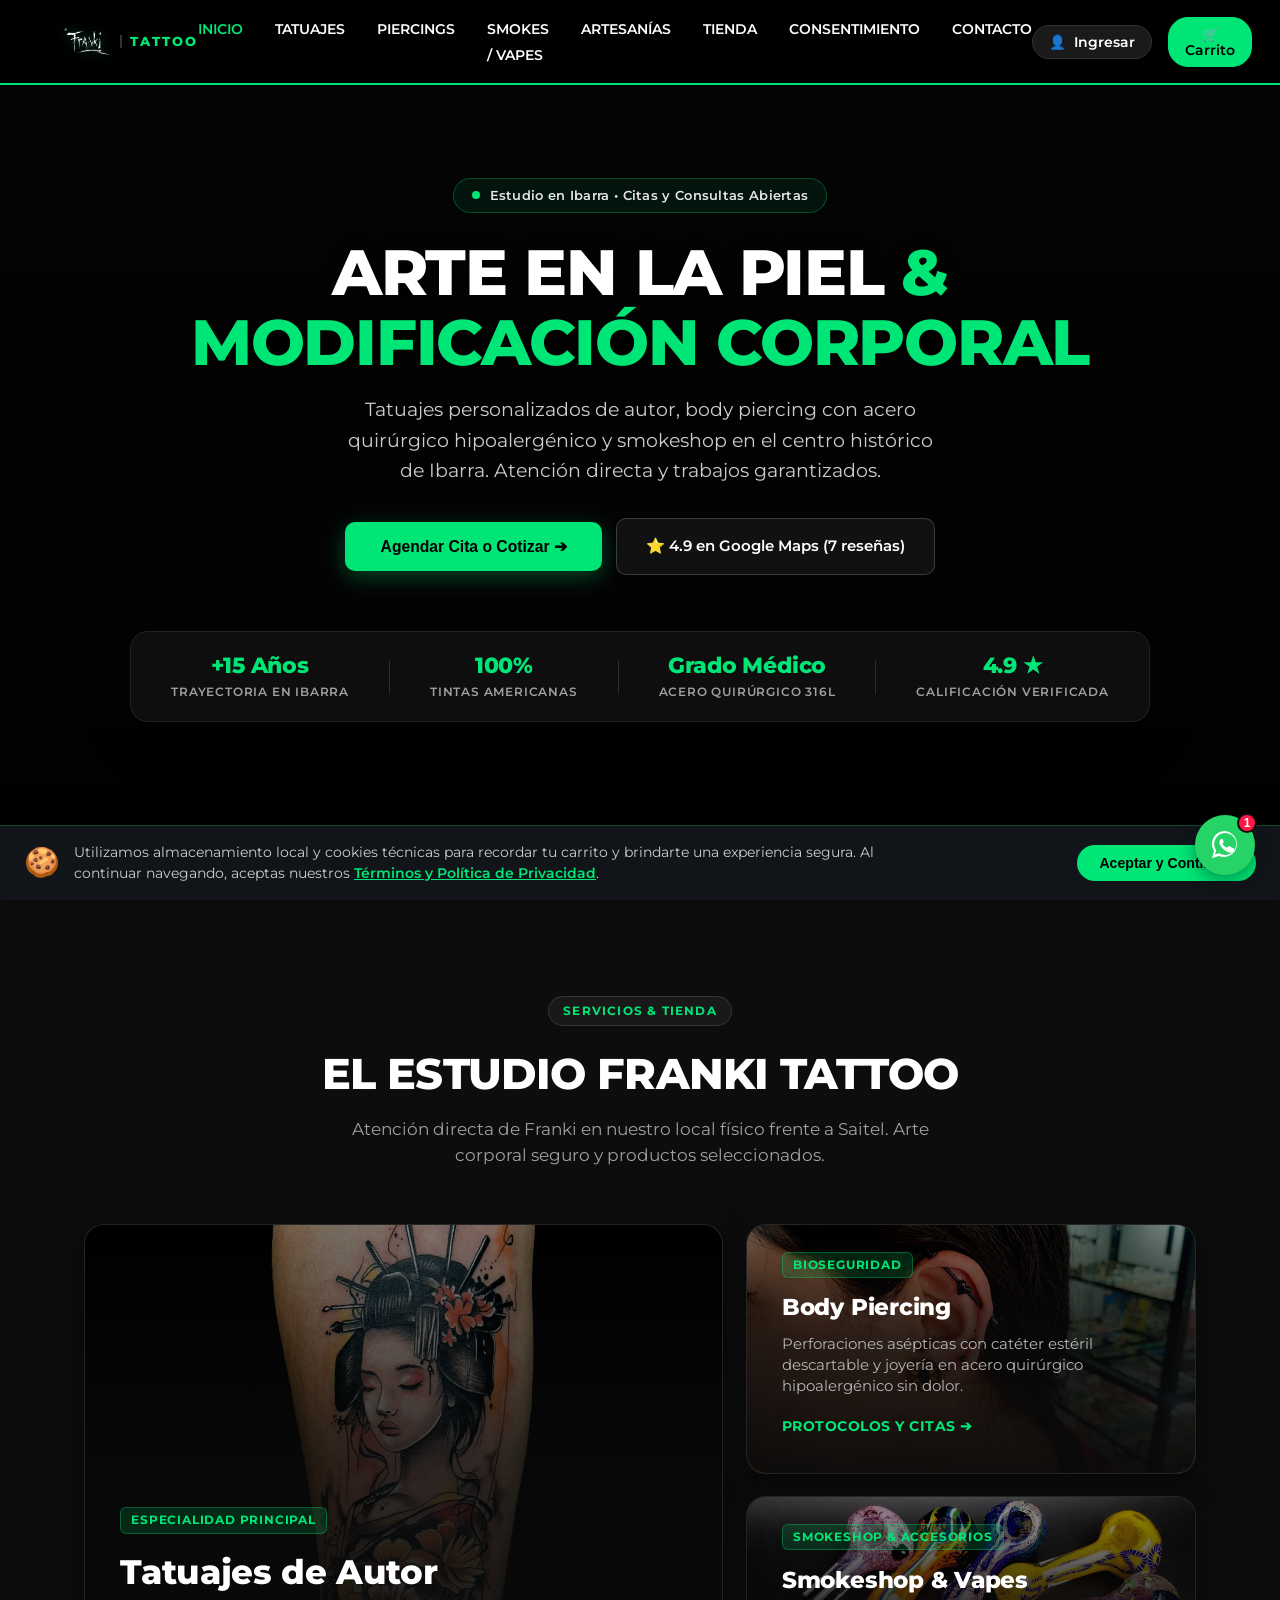
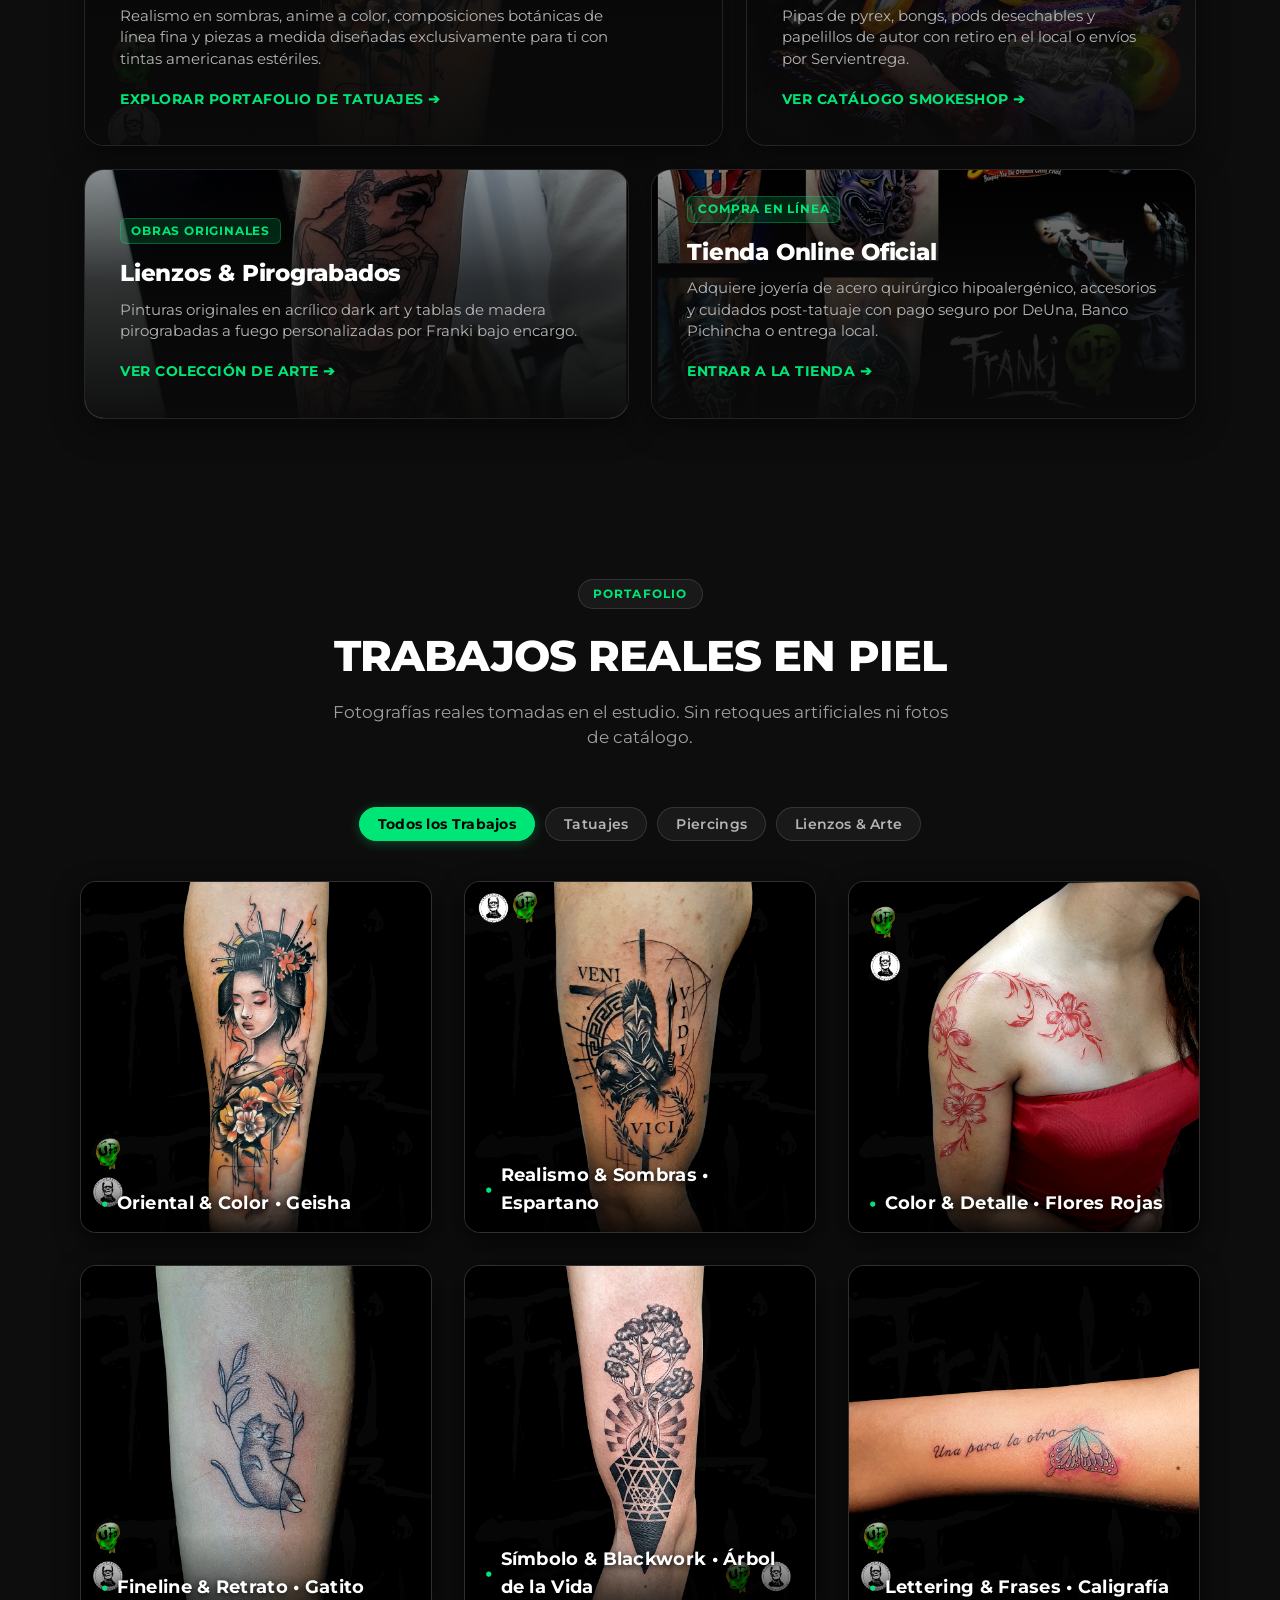
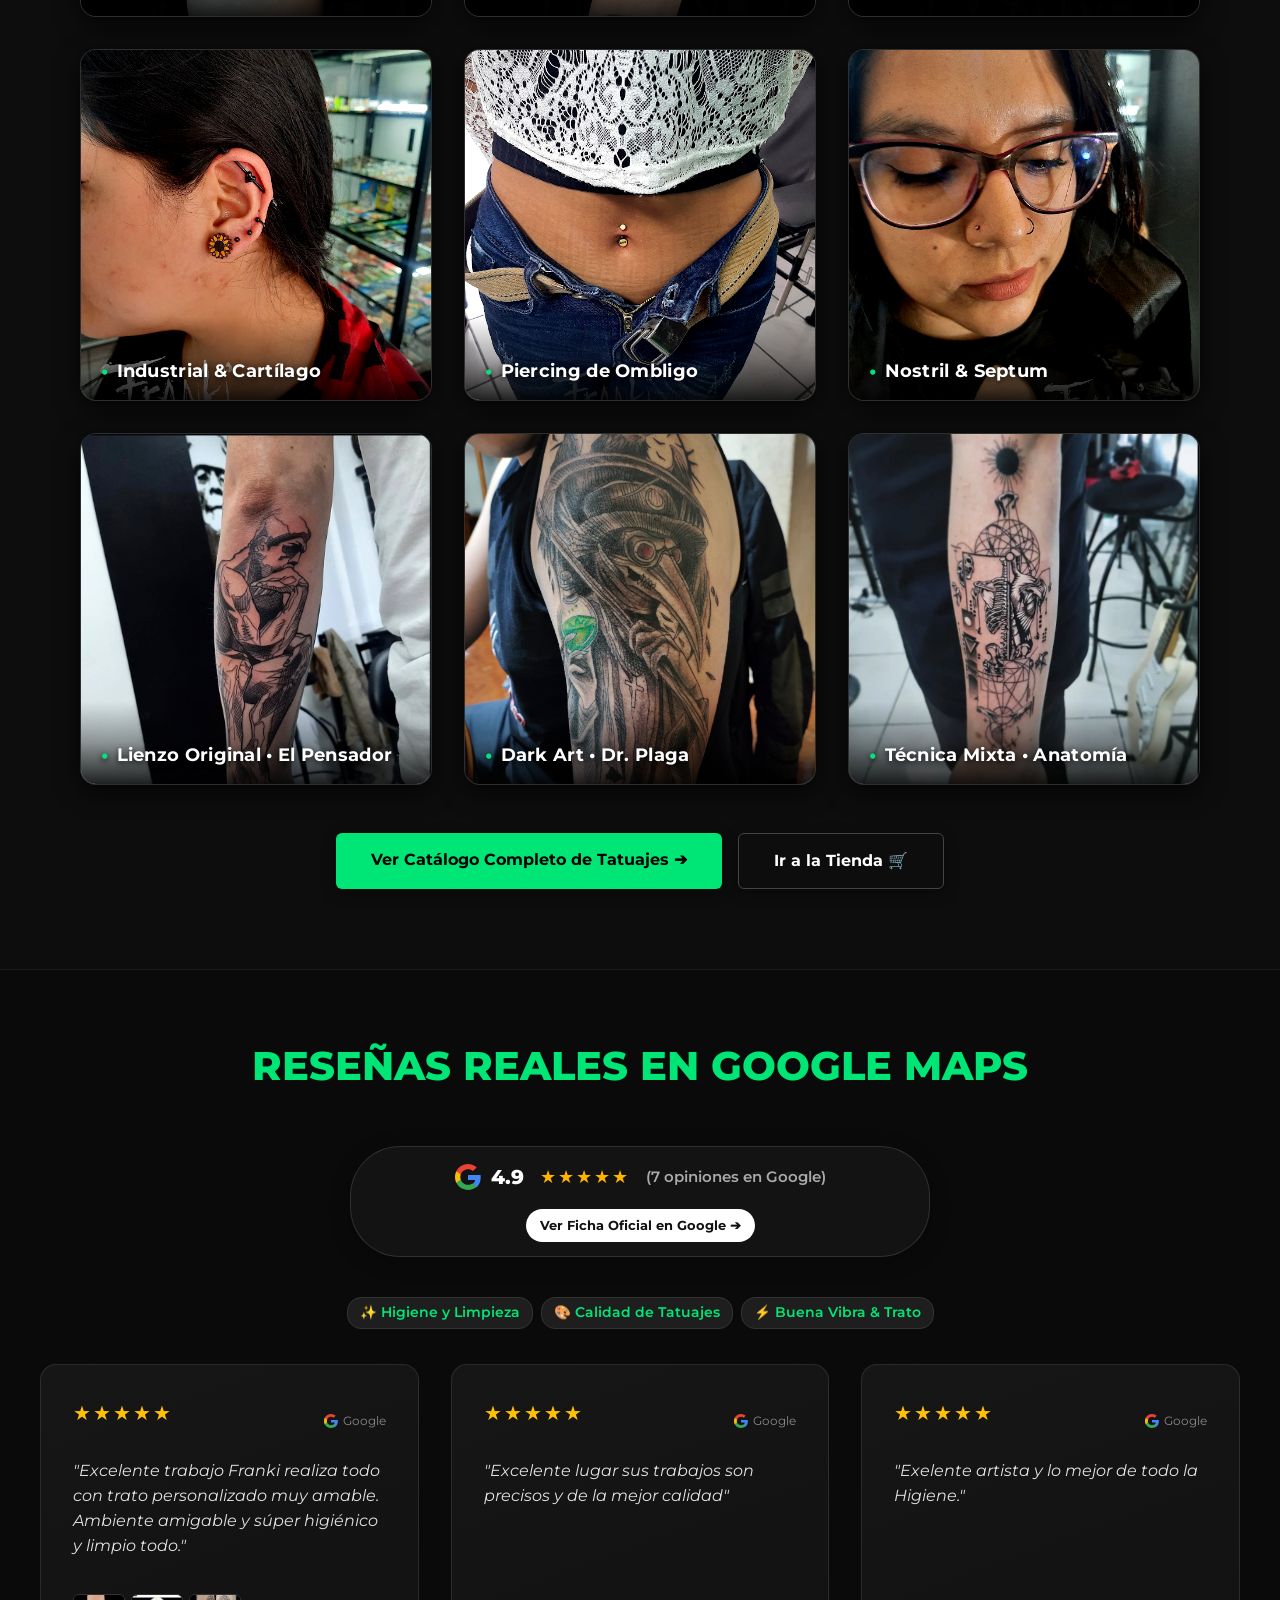
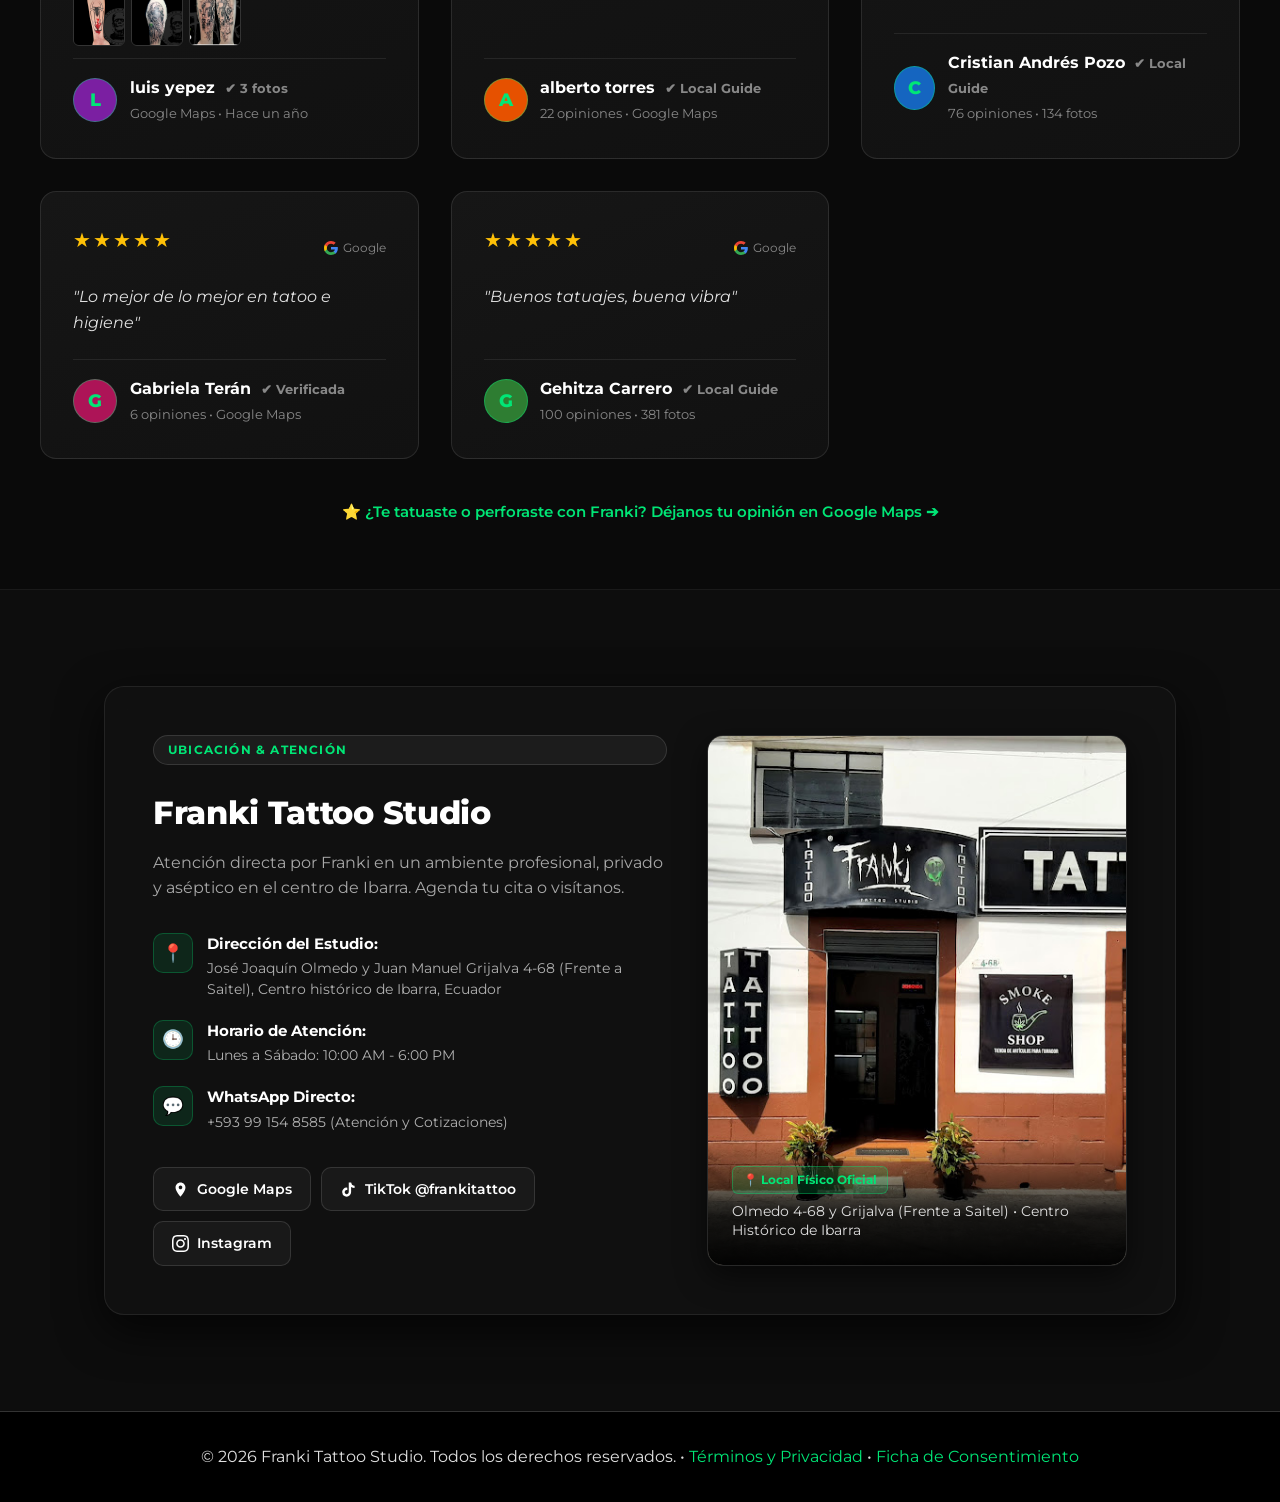
==== wwwroot/index.html @ 36cd2979 "feat: initial commit for dedicated Frankie Tattoo Studio repository" ====
<!DOCTYPE html>
<html lang="es">
<head>
    <meta charset="UTF-8">
    <meta name="viewport" content="width=device-width, initial-scale=1.0">
    <meta name="referrer" content="no-referrer">
    <title>Franki Tattoo Studio | Tatuajes, Piercings y Smokeshop en Ibarra</title>
    <meta name="description" content="Estudio profesional de tatuajes y body piercing en Ibarra, Ecuador. Tatuajes de autor, joyería en acero quirúrgico hipoalergénico, vapes y smokeshop. ¡Agenda tu cita o cotiza online!">
    <meta name="keywords" content="tatuajes ibarra, tattoo ibarra, piercings ibarra, estudio de tatuajes ecuador, acero quirurgico hipoalergenico, smokeshop ibarra, vapes ecuador, franki tattoo">
    <link rel="canonical" href="https://franki-tattoo.onrender.com/">

    <!-- Performance: Preconnect & Fonts -->
    <link rel="preconnect" href="https://fonts.googleapis.com">
    <link rel="preconnect" href="https://fonts.gstatic.com" crossorigin>

    <!-- Open Graph / Redes Sociales & WhatsApp -->
    <meta property="og:type" content="business.business">
    <meta property="og:locale" content="es_EC">
    <meta property="og:site_name" content="Franki Tattoo Studio">
    <meta property="og:title" content="Franki Tattoo Studio | Tatuajes y Piercings en Ibarra">
    <meta property="og:description" content="Tatuajes de autor, body piercing aséptico con acero quirúrgico hipoalergénico y smokeshop en el centro histórico de Ibarra. Calificación 4.9⭐ en Google Maps.">
    <meta property="og:image" content="https://franki-tattoo.onrender.com/images/franki-promo-estudio.jpg">
    <meta property="og:image:width" content="1200">
    <meta property="og:image:height" content="630">
    <meta property="og:url" content="https://franki-tattoo.onrender.com">

    <!-- Twitter Cards -->
    <meta name="twitter:card" content="summary_large_image">
    <meta name="twitter:title" content="Franki Tattoo Studio | Ibarra, Ecuador">
    <meta name="twitter:description" content="Arte en la piel, body piercing aséptico y tienda oficial en Ibarra.">
    <meta name="twitter:image" content="https://franki-tattoo.onrender.com/images/franki-promo-estudio.jpg">

    <!-- Favicon & Styles -->
    <link rel="icon" type="image/png" href="images/franki-logo-transparent.png">
    <link href="https://fonts.googleapis.com/css2?family=Montserrat:wght@400;600;700;800&display=swap" rel="stylesheet">
    <link rel="stylesheet" href="css/public.css?v=15">

    <!-- Schema.org / JSON-LD: SEO Local Oficial para Google Search & Google Maps -->
    <script type="application/ld+json">
    {
      "@context": "https://schema.org",
      "@type": ["TattooShop", "LocalBusiness"],
      "@id": "https://franki-tattoo.onrender.com/#localbusiness",
      "name": "Franki Tattoo Studio",
      "alternateName": "Franki Tattoo Ibarra",
      "url": "https://franki-tattoo.onrender.com",
      "logo": "https://franki-tattoo.onrender.com/images/franki-logo-transparent.png",
      "image": [
        "https://franki-tattoo.onrender.com/images/franki-fachada-estudio.jpg",
        "https://franki-tattoo.onrender.com/images/franki-promo-estudio.jpg",
        "https://franki-tattoo.onrender.com/images/geishaaa.jpg"
      ],
      "description": "Estudio profesional de tatuajes personalizados, perforaciones corporales asépticas con joyería de acero quirúrgico hipoalergénico y tienda de smokeshop en el centro histórico de Ibarra, Ecuador.",
      "telephone": "+593991548585",
      "priceRange": "$$",
      "paymentAccepted": ["Cash", "Bank Transfer", "DeUna"],
      "currenciesAccepted": "USD",
      "address": {
        "@type": "PostalAddress",
        "streetAddress": "José Joaquín Olmedo y Juan Manuel Grijalva 4-68 (Frente a Saitel)",
        "addressLocality": "Ibarra",
        "addressRegion": "Imbabura",
        "postalCode": "100105",
        "addressCountry": "EC"
      },
      "geo": {
        "@type": "GeoCoordinates",
        "latitude": 0.3524,
        "longitude": -78.1226
      },
      "openingHoursSpecification": [
        {
          "@type": "OpeningHoursSpecification",
          "dayOfWeek": ["Monday", "Tuesday", "Wednesday", "Thursday", "Friday", "Saturday"],
          "opens": "10:00",
          "closes": "18:00"
        }
      ],
      "aggregateRating": {
        "@type": "AggregateRating",
        "ratingValue": "4.9",
        "reviewCount": "7",
        "bestRating": "5",
        "worstRating": "1"
      },
      "sameAs": [
        "https://www.google.com/maps?cid=12488049835997532476",
        "https://www.instagram.com/frankioficial",
        "https://www.tiktok.com/@frankitattoo"
      ]
    }
    </script>
</head>
<body>

    <header>
        <a href="index.html" class="logo">
            <img src="images/franki-logo-transparent.png" alt="Franki Tattoo" class="logo-img" />
            <span class="logo-badge">Tattoo</span>
        </a>
        
        <div class="header-actions-mobile">
            <button id="ft-nav-user-btn-mobile" class="nav-action-btn user-btn" title="Iniciar sesión" aria-label="Mi Cuenta">
                <span class="ft-user-icon">👤</span>
            </button>
            <button id="ft-nav-cart-btn-mobile" class="nav-action-btn cart-btn" aria-label="Carrito" onclick="Cart.openDrawer()">
                🛒 <span class="ft-cart-badge" style="display:none;">0</span>
            </button>
            <button class="menu-toggle" aria-label="Abrir menú" aria-expanded="false">☰</button>
        </div>

        <nav>
            <ul>
                <li><a href="index.html" style="color:#00e676;">Inicio</a></li>
                <li><a href="tatuajes.html">Tatuajes</a></li>
                <li><a href="piercings.html">Piercings</a></li>
                <li><a href="vapes.html">Smokes / Vapes</a></li>
                <li><a href="artesanias.html">Artesanías</a></li>
                <li><a href="tienda.html">Tienda</a></li>
                <li><a href="consentimiento.html">Consentimiento</a></li>
                <li><a href="#contacto">Contacto</a></li>
            </ul>
        </nav>

        <div class="header-actions-desktop">
            <button id="ft-nav-user-btn" class="nav-action-btn user-btn" title="Iniciar sesión">
                <span class="ft-user-icon">👤</span>
                <span class="ft-user-name">Ingresar</span>
            </button>
            <button id="ft-nav-cart-btn" class="nav-action-btn cart-btn" title="Ver Carrito" onclick="Cart.openDrawer()">
                🛒 Carrito <span id="ft-nav-cart-badge" class="ft-cart-badge" style="display:none;">0</span>
            </button>
        </div>
    </header>

    <section id="inicio" class="hero">
        <div class="hero-status-pill">
            <span class="status-indicator-dot"></span>
            <span>Estudio en Ibarra • Citas y Consultas Abiertas</span>
        </div>
        <h1 class="hero-headline">Arte en la piel <span>& Modificación Corporal</span></h1>
        <p class="hero-subhead">Tatuajes personalizados de autor, body piercing con acero quirúrgico hipoalergénico y smokeshop en el centro histórico de Ibarra. Atención directa y trabajos garantizados.</p>
        
        <div class="hero-actions">
            <button type="button" class="btn-hero-primary" onclick="openChatbot()">Agendar Cita o Cotizar ➔</button>
            <a href="https://www.google.com/maps?cid=12488049835997532476" target="_blank" rel="noopener" class="btn-hero-secondary">
                ⭐ 4.9 en Google Maps (7 reseñas)
            </a>
        </div>

        <div class="studio-trust-bar">
            <div class="trust-stat">
                <span class="trust-num">+15 Años</span>
                <span class="trust-lbl">Trayectoria en Ibarra</span>
            </div>
            <div class="trust-sep"></div>
            <div class="trust-stat">
                <span class="trust-num">100%</span>
                <span class="trust-lbl">Tintas Americanas</span>
            </div>
            <div class="trust-sep"></div>
            <div class="trust-stat">
                <span class="trust-num">Grado Médico</span>
                <span class="trust-lbl">Acero Quirúrgico 316L</span>
            </div>
            <div class="trust-sep"></div>
            <div class="trust-stat">
                <span class="trust-num">4.9 ★</span>
                <span class="trust-lbl">Calificación Verificada</span>
            </div>
        </div>
    </section>

    <!-- Sección Bento Grid: Espacios y Servicios del Estudio -->
    <section id="estudio" class="bento-section">
        <div class="section-header-compact">
            <span class="section-badge-pill">Servicios & Tienda</span>
            <h2 class="section-title-clean">El Estudio Franki Tattoo</h2>
            <p class="section-desc-clean">Atención directa de Franki en nuestro local físico frente a Saitel. Arte corporal seguro y productos seleccionados.</p>
        </div>

        <div class="bento-grid">
            <!-- Card 1: Tatuajes de Autor (Card Destacada 7x2) -->
            <a href="tatuajes.html" class="bento-card bento-card-tattoo">
                <div class="bento-img-bg" style="background-image: url('images/geishaaa.jpg');"></div>
                <div class="bento-overlay-gradient"></div>
                <div class="bento-card-body">
                    <span class="bento-tag-pill">Especialidad Principal</span>
                    <h3>Tatuajes de Autor</h3>
                    <p>Realismo en sombras, anime a color, composiciones botánicas de línea fina y piezas a medida diseñadas exclusivamente para ti con tintas americanas estériles.</p>
                    <span class="bento-arrow-cta">Explorar Portafolio de Tatuajes ➔</span>
                </div>
            </a>

            <!-- Card 2: Body Piercing (5x1) -->
            <a href="piercings.html" class="bento-card bento-card-piercing">
                <div class="bento-img-bg" style="background-image: url('images/piercing-industrial-real.jpg');"></div>
                <div class="bento-overlay-gradient"></div>
                <div class="bento-card-body">
                    <span class="bento-tag-pill">Bioseguridad</span>
                    <h3>Body Piercing</h3>
                    <p>Perforaciones asépticas con catéter estéril descartable y joyería en acero quirúrgico hipoalergénico sin dolor.</p>
                    <span class="bento-arrow-cta">Protocolos y Citas ➔</span>
                </div>
            </a>

            <!-- Card 3: Smokeshop (5x1) -->
            <a href="vapes.html" class="bento-card bento-card-smokeshop">
                <div class="bento-img-bg" style="background-image: url('images/smokeshop-pipas-cristal.jpg');"></div>
                <div class="bento-overlay-gradient"></div>
                <div class="bento-card-body">
                    <span class="bento-tag-pill">Smokeshop & Accesorios</span>
                    <h3>Smokeshop & Vapes</h3>
                    <p>Pipas de pyrex, bongs, pods desechables y papelillos de autor con retiro en el local o envíos por Servientrega.</p>
                    <span class="bento-arrow-cta">Ver Catálogo Smokeshop ➔</span>
                </div>
            </a>

            <!-- Card 4: Artesanías & Obras (6x1) -->
            <a href="artesanias.html" class="bento-card bento-card-art">
                <div class="bento-img-bg" style="background-image: url('images/Pensador.jpeg');"></div>
                <div class="bento-overlay-gradient"></div>
                <div class="bento-card-body">
                    <span class="bento-tag-pill">Obras Originales</span>
                    <h3>Lienzos & Pirograbados</h3>
                    <p>Pinturas originales en acrílico dark art y tablas de madera pirograbadas a fuego personalizadas por Franki bajo encargo.</p>
                    <span class="bento-arrow-cta">Ver Colección de Arte ➔</span>
                </div>
            </a>

            <!-- Card 5: Tienda Online Oficial (6x1) -->
            <a href="tienda.html" class="bento-card bento-card-store">
                <div class="bento-img-bg" style="background-image: url('images/franki-promo-estudio.jpg');"></div>
                <div class="bento-overlay-gradient"></div>
                <div class="bento-card-body">
                    <span class="bento-tag-pill">Compra en Línea</span>
                    <h3>Tienda Online Oficial</h3>
                    <p>Adquiere joyería de acero quirúrgico hipoalergénico, accesorios y cuidados post-tatuaje con pago seguro por DeUna, Banco Pichincha o entrega local.</p>
                    <span class="bento-arrow-cta">Entrar a la Tienda ➔</span>
                </div>
            </a>
        </div>
    </section>

    <!-- Sección Trabajos Reales con Filtros Interactivos -->
    <section id="galeria" style="background-color: #0d0d0d;">
        <div class="section-header-compact">
            <span class="section-badge-pill">Portafolio</span>
            <h2 class="section-title-clean">Trabajos Reales en Piel</h2>
            <p class="section-desc-clean">Fotografías reales tomadas en el estudio. Sin retoques artificiales ni fotos de catálogo.</p>
        </div>

        <div class="portfolio-filter-bar">
            <button type="button" class="filter-chip active" data-filter="all">Todos los Trabajos</button>
            <button type="button" class="filter-chip" data-filter="tatuaje">Tatuajes</button>
            <button type="button" class="filter-chip" data-filter="piercing">Piercings</button>
            <button type="button" class="filter-chip" data-filter="arte">Lienzos & Arte</button>
        </div>

        <div class="gallery" id="featured-gallery-grid">
            <!-- Tatuajes Reales de Franki -->
            <a href="tatuajes.html" class="gallery-item" data-category="tatuaje">
                <img src="images/geishaaa.jpg" alt="Tatuaje Geisha Oriental a Color - Franki Tattoo" loading="lazy" />
                <div class="gallery-overlay">
                    <h3>Oriental & Color • Geisha</h3>
                </div>
            </a>
            <a href="tatuajes.html" class="gallery-item" data-category="tatuaje">
                <img src="images/espartano.jpg" alt="Tatuaje Guerrero Espartano Realismo y Sombras - Franki Tattoo" loading="lazy" />
                <div class="gallery-overlay">
                    <h3>Realismo & Sombras • Espartano</h3>
                </div>
            </a>
            <a href="tatuajes.html" class="gallery-item" data-category="tatuaje">
                <img src="images/floresrojas.jpg" alt="Tatuaje Flores Rojas a Color - Franki Tattoo" loading="lazy" />
                <div class="gallery-overlay">
                    <h3>Color & Detalle • Flores Rojas</h3>
                </div>
            </a>
            <a href="tatuajes.html" class="gallery-item" data-category="tatuaje">
                <img src="images/gatito.jpg" alt="Tatuaje Gatito Retrato Línea Fina - Franki Tattoo" loading="lazy" />
                <div class="gallery-overlay">
                    <h3>Fineline & Retrato • Gatito</h3>
                </div>
            </a>
            <a href="tatuajes.html" class="gallery-item" data-category="tatuaje">
                <img src="images/arbolvida.jpg" alt="Tatuaje Árbol de la Vida y Geometría - Franki Tattoo" loading="lazy" />
                <div class="gallery-overlay">
                    <h3>Símbolo & Blackwork • Árbol de la Vida</h3>
                </div>
            </a>
            <a href="tatuajes.html" class="gallery-item" data-category="tatuaje">
                <img src="images/frase-2.jpg" alt="Tatuaje Lettering y Caligrafía - Franki Tattoo" loading="lazy" />
                <div class="gallery-overlay">
                    <h3>Lettering & Frases • Caligrafía</h3>
                </div>
            </a>

            <!-- Piercings -->
            <a href="piercings.html" class="gallery-item" data-category="piercing">
                <img src="images/piercing-industrial-real.jpg" alt="Piercing Industrial y Oreja en Acero Quirúrgico" loading="lazy" />
                <div class="gallery-overlay">
                    <h3>Industrial & Cartílago</h3>
                </div>
            </a>
            <a href="piercings.html" class="gallery-item" data-category="piercing">
                <img src="images/piercing-ombligo-real.jpg" alt="Piercing de Ombligo en Acero Quirúrgico Franki Tattoo" loading="lazy" />
                <div class="gallery-overlay">
                    <h3>Piercing de Ombligo</h3>
                </div>
            </a>
            <a href="piercings.html" class="gallery-item" data-category="piercing">
                <img src="images/piercing-nostril-real.jpg" alt="Piercing Nostril y Septum Franki Tattoo" loading="lazy" />
                <div class="gallery-overlay">
                    <h3>Nostril & Septum</h3>
                </div>
            </a>

            <!-- Obras / Arte -->
            <a href="artesanias.html" class="gallery-item" data-category="arte">
                <img src="images/Pensador.jpeg" alt="Lienzo El Pensador Pintura Franki" loading="lazy" />
                <div class="gallery-overlay">
                    <h3>Lienzo Original • El Pensador</h3>
                </div>
            </a>
            <a href="artesanias.html" class="gallery-item" data-category="arte">
                <img src="images/DR PLAGA.jpeg" alt="Lienzo Dr Plaga Dark Art Franki" loading="lazy" />
                <div class="gallery-overlay">
                    <h3>Dark Art • Dr. Plaga</h3>
                </div>
            </a>
            <a href="artesanias.html" class="gallery-item" data-category="arte">
                <img src="images/Anatomia cosmica.jpeg" alt="Lienzo Anatomía Cósmica Franki" loading="lazy" />
                <div class="gallery-overlay">
                    <h3>Técnica Mixta • Anatomía</h3>
                </div>
            </a>
        </div>

        <div style="text-align: center; margin-top: 3rem; display: flex; justify-content: center; gap: 1rem; flex-wrap: wrap;">
            <a href="tatuajes.html" class="btn">Ver Catálogo Completo de Tatuajes ➔</a>
            <a href="tienda.html" class="btn" style="background: transparent; border: 1px solid #444; color: #fff;">Ir a la Tienda 🛒</a>
        </div>
    </section>

    <!-- Sección Testimonios y Reseñas REALES de Google -->
    <section class="testimonials-section">
        <h2 class="section-title">Reseñas Reales en Google Maps</h2>
        
        <div class="google-reviews-badge">
            <div class="google-badge-brand">
                <svg width="26" height="26" viewBox="0 0 24 24">
                    <path fill="#4285F4" d="M23.745 12.27c0-.7-.06-1.4-.19-2.07H12v4.51h6.6c-.29 1.52-1.14 2.82-2.4 3.68v3.05h3.88c2.27-2.09 3.665-5.17 3.665-9.17z"/>
                    <path fill="#34A853" d="M12 24c3.24 0 5.95-1.08 7.93-2.91l-3.88-3.05c-1.08.72-2.45 1.16-4.05 1.16-3.12 0-5.77-2.1-6.72-4.93H1.25v3.15C3.26 21.36 7.34 24 12 24z"/>
                    <path fill="#FBBC05" d="M5.28 14.27c-.25-.72-.38-1.49-.38-2.27s.13-1.55.38-2.27V6.58H1.25C.45 8.18 0 10.03 0 12s.45 3.82 1.25 5.42l4.03-3.15z"/>
                    <path fill="#EA4335" d="M12 4.75c1.77 0 3.35.61 4.6 1.8l3.42-3.42C17.95 1.19 15.24 0 12 0 7.34 0 3.26 2.64 1.25 6.58l4.03 3.15c.95-2.83 3.6-4.98 6.72-4.98z"/>
                </svg>
                <span class="google-badge-score">4.9</span>
            </div>
            <div class="google-badge-stars">★★★★★</div>
            <span style="color:#aaa; font-size: 0.95rem; font-weight:600;">(7 opiniones en Google)</span>
            <a href="https://www.google.com/maps?cid=12488049835997532476" target="_blank" rel="noopener" class="google-badge-cta">
                Ver Ficha Oficial en Google ➔
            </a>
        </div>

        <!-- Tags destacados de Google -->
        <div style="display:flex; justify-content:center; gap:8px; flex-wrap:wrap; margin-bottom: 2.2rem;">
            <span style="background:#1e1e1e; border:1px solid #333; color:#00e676; padding:4px 12px; border-radius:14px; font-size:0.85rem; font-weight:600;">✨ Higiene y Limpieza</span>
            <span style="background:#1e1e1e; border:1px solid #333; color:#00e676; padding:4px 12px; border-radius:14px; font-size:0.85rem; font-weight:600;">🎨 Calidad de Tatuajes</span>
            <span style="background:#1e1e1e; border:1px solid #333; color:#00e676; padding:4px 12px; border-radius:14px; font-size:0.85rem; font-weight:600;">⚡ Buena Vibra & Trato</span>
        </div>

        <div class="testimonials-grid">
            <!-- Review 1: Luis Yépez con fotos -->
            <div class="testimonial-card">
                <div class="testimonial-card-header">
                    <div class="testimonial-stars">★★★★★</div>
                    <span class="google-review-source">
                        <svg width="14" height="14" viewBox="0 0 24 24"><path fill="#4285F4" d="M23.745 12.27c0-.7-.06-1.4-.19-2.07H12v4.51h6.6c-.29 1.52-1.14 2.82-2.4 3.68v3.05h3.88c2.27-2.09 3.665-5.17 3.665-9.17z"/><path fill="#34A853" d="M12 24c3.24 0 5.95-1.08 7.93-2.91l-3.88-3.05c-1.08.72-2.45 1.16-4.05 1.16-3.12 0-5.77-2.1-6.72-4.93H1.25v3.15C3.26 21.36 7.34 24 12 24z"/><path fill="#FBBC05" d="M5.28 14.27c-.25-.72-.38-1.49-.38-2.27s.13-1.55.38-2.27V6.58H1.25C.45 8.18 0 10.03 0 12s.45 3.82 1.25 5.42l4.03-3.15z"/><path fill="#EA4335" d="M12 4.75c1.77 0 3.35.61 4.6 1.8l3.42-3.42C17.95 1.19 15.24 0 12 0 7.34 0 3.26 2.64 1.25 6.58l4.03 3.15c.95-2.83 3.6-4.98 6.72-4.98z"/></svg> Google
                    </span>
                </div>
                <div class="testimonial-quote">
                    "Excelente trabajo Franki realiza todo con trato personalizado muy amable. Ambiente amigable y súper higiénico y limpio todo."
                </div>
                <div style="display:flex; gap:6px; margin: 12px 0;">
                    <img src="images/tattoo-spiderman-real.jpg" alt="Tattoo Spiderman" style="width:52px; height:52px; object-fit:cover; border-radius:6px; border:1px solid #333;" />
                    <img src="images/tattoo-dr-plaga-hd.jpg" alt="Tattoo Dr Plaga" style="width:52px; height:52px; object-fit:cover; border-radius:6px; border:1px solid #333;" />
                    <img src="images/tattoo-geometria-esqueleto-hd.jpg" alt="Tattoo Geometría" style="width:52px; height:52px; object-fit:cover; border-radius:6px; border:1px solid #333;" />
                </div>
                <div class="testimonial-author">
                    <div class="testimonial-avatar" style="background:#7b1fa2;">L</div>
                    <div class="author-meta">
                        <h4>luis yepez <span class="verified-tag">✔ 3 fotos</span></h4>
                        <span>Google Maps • Hace un año</span>
                    </div>
                </div>
            </div>

            <!-- Review 2: Alberto Torres -->
            <div class="testimonial-card">
                <div class="testimonial-card-header">
                    <div class="testimonial-stars">★★★★★</div>
                    <span class="google-review-source">
                        <svg width="14" height="14" viewBox="0 0 24 24"><path fill="#4285F4" d="M23.745 12.27c0-.7-.06-1.4-.19-2.07H12v4.51h6.6c-.29 1.52-1.14 2.82-2.4 3.68v3.05h3.88c2.27-2.09 3.665-5.17 3.665-9.17z"/><path fill="#34A853" d="M12 24c3.24 0 5.95-1.08 7.93-2.91l-3.88-3.05c-1.08.72-2.45 1.16-4.05 1.16-3.12 0-5.77-2.1-6.72-4.93H1.25v3.15C3.26 21.36 7.34 24 12 24z"/><path fill="#FBBC05" d="M5.28 14.27c-.25-.72-.38-1.49-.38-2.27s.13-1.55.38-2.27V6.58H1.25C.45 8.18 0 10.03 0 12s.45 3.82 1.25 5.42l4.03-3.15z"/><path fill="#EA4335" d="M12 4.75c1.77 0 3.35.61 4.6 1.8l3.42-3.42C17.95 1.19 15.24 0 12 0 7.34 0 3.26 2.64 1.25 6.58l4.03 3.15c.95-2.83 3.6-4.98 6.72-4.98z"/></svg> Google
                    </span>
                </div>
                <div class="testimonial-quote">
                    "Excelente lugar sus trabajos son precisos y de la mejor calidad"
                </div>
                <div class="testimonial-author">
                    <div class="testimonial-avatar" style="background:#e65100;">A</div>
                    <div class="author-meta">
                        <h4>alberto torres <span class="verified-tag">✔ Local Guide</span></h4>
                        <span>22 opiniones • Google Maps</span>
                    </div>
                </div>
            </div>

            <!-- Review 3: Cristian Andrés Pozo -->
            <div class="testimonial-card">
                <div class="testimonial-card-header">
                    <div class="testimonial-stars">★★★★★</div>
                    <span class="google-review-source">
                        <svg width="14" height="14" viewBox="0 0 24 24"><path fill="#4285F4" d="M23.745 12.27c0-.7-.06-1.4-.19-2.07H12v4.51h6.6c-.29 1.52-1.14 2.82-2.4 3.68v3.05h3.88c2.27-2.09 3.665-5.17 3.665-9.17z"/><path fill="#34A853" d="M12 24c3.24 0 5.95-1.08 7.93-2.91l-3.88-3.05c-1.08.72-2.45 1.16-4.05 1.16-3.12 0-5.77-2.1-6.72-4.93H1.25v3.15C3.26 21.36 7.34 24 12 24z"/><path fill="#FBBC05" d="M5.28 14.27c-.25-.72-.38-1.49-.38-2.27s.13-1.55.38-2.27V6.58H1.25C.45 8.18 0 10.03 0 12s.45 3.82 1.25 5.42l4.03-3.15z"/><path fill="#EA4335" d="M12 4.75c1.77 0 3.35.61 4.6 1.8l3.42-3.42C17.95 1.19 15.24 0 12 0 7.34 0 3.26 2.64 1.25 6.58l4.03 3.15c.95-2.83 3.6-4.98 6.72-4.98z"/></svg> Google
                    </span>
                </div>
                <div class="testimonial-quote">
                    "Exelente artista y lo mejor de todo la Higiene."
                </div>
                <div class="testimonial-author">
                    <div class="testimonial-avatar" style="background:#1565c0;">C</div>
                    <div class="author-meta">
                        <h4>Cristian Andrés Pozo <span class="verified-tag">✔ Local Guide</span></h4>
                        <span>76 opiniones • 134 fotos</span>
                    </div>
                </div>
            </div>

            <!-- Review 4: Gabriela Terán -->
            <div class="testimonial-card">
                <div class="testimonial-card-header">
                    <div class="testimonial-stars">★★★★★</div>
                    <span class="google-review-source">
                        <svg width="14" height="14" viewBox="0 0 24 24"><path fill="#4285F4" d="M23.745 12.27c0-.7-.06-1.4-.19-2.07H12v4.51h6.6c-.29 1.52-1.14 2.82-2.4 3.68v3.05h3.88c2.27-2.09 3.665-5.17 3.665-9.17z"/><path fill="#34A853" d="M12 24c3.24 0 5.95-1.08 7.93-2.91l-3.88-3.05c-1.08.72-2.45 1.16-4.05 1.16-3.12 0-5.77-2.1-6.72-4.93H1.25v3.15C3.26 21.36 7.34 24 12 24z"/><path fill="#FBBC05" d="M5.28 14.27c-.25-.72-.38-1.49-.38-2.27s.13-1.55.38-2.27V6.58H1.25C.45 8.18 0 10.03 0 12s.45 3.82 1.25 5.42l4.03-3.15z"/><path fill="#EA4335" d="M12 4.75c1.77 0 3.35.61 4.6 1.8l3.42-3.42C17.95 1.19 15.24 0 12 0 7.34 0 3.26 2.64 1.25 6.58l4.03 3.15c.95-2.83 3.6-4.98 6.72-4.98z"/></svg> Google
                    </span>
                </div>
                <div class="testimonial-quote">
                    "Lo mejor de lo mejor en tatoo e higiene"
                </div>
                <div class="testimonial-author">
                    <div class="testimonial-avatar" style="background:#ad1457;">G</div>
                    <div class="author-meta">
                        <h4>Gabriela Terán <span class="verified-tag">✔ Verificada</span></h4>
                        <span>6 opiniones • Google Maps</span>
                    </div>
                </div>
            </div>

            <!-- Review 5: Gehitza Carrero -->
            <div class="testimonial-card">
                <div class="testimonial-card-header">
                    <div class="testimonial-stars">★★★★★</div>
                    <span class="google-review-source">
                        <svg width="14" height="14" viewBox="0 0 24 24"><path fill="#4285F4" d="M23.745 12.27c0-.7-.06-1.4-.19-2.07H12v4.51h6.6c-.29 1.52-1.14 2.82-2.4 3.68v3.05h3.88c2.27-2.09 3.665-5.17 3.665-9.17z"/><path fill="#34A853" d="M12 24c3.24 0 5.95-1.08 7.93-2.91l-3.88-3.05c-1.08.72-2.45 1.16-4.05 1.16-3.12 0-5.77-2.1-6.72-4.93H1.25v3.15C3.26 21.36 7.34 24 12 24z"/><path fill="#FBBC05" d="M5.28 14.27c-.25-.72-.38-1.49-.38-2.27s.13-1.55.38-2.27V6.58H1.25C.45 8.18 0 10.03 0 12s.45 3.82 1.25 5.42l4.03-3.15z"/><path fill="#EA4335" d="M12 4.75c1.77 0 3.35.61 4.6 1.8l3.42-3.42C17.95 1.19 15.24 0 12 0 7.34 0 3.26 2.64 1.25 6.58l4.03 3.15c.95-2.83 3.6-4.98 6.72-4.98z"/></svg> Google
                    </span>
                </div>
                <div class="testimonial-quote">
                    "Buenos tatuajes, buena vibra"
                </div>
                <div class="testimonial-author">
                    <div class="testimonial-avatar" style="background:#2e7d32;">G</div>
                    <div class="author-meta">
                        <h4>Gehitza Carrero <span class="verified-tag">✔ Local Guide</span></h4>
                        <span>100 opiniones • 381 fotos</span>
                    </div>
                </div>
            </div>
        </div>

        <div style="text-align: center; margin-top: 2.5rem;">
            <a href="https://www.google.com/maps?cid=12488049835997532476" target="_blank" rel="noopener" style="color: #00e676; text-decoration: none; font-size: 0.95rem; font-weight:600;">
                ⭐ ¿Te tatuaste o perforaste con Franki? Déjanos tu opinión en Google Maps ➔
            </a>
        </div>
    </section>

    <!-- Sección Contacto y Ubicación (Sin duplicados y con redes unificadas) -->
    <section id="contacto" class="contact-section-modern">
        <div class="contact-card-glass">
            <div class="contact-info-col">
                <span class="section-badge-pill">Ubicación & Atención</span>
                <h2 class="contact-heading">Franki Tattoo Studio</h2>
                <p class="contact-lead">Atención directa por Franki en un ambiente profesional, privado y aséptico en el centro de Ibarra. Agenda tu cita o visítanos.</p>

                <div class="contact-details-list">
                    <div class="contact-detail-row">
                        <div class="detail-icon-circle">📍</div>
                        <div>
                            <strong>Dirección del Estudio:</strong>
                            <p>José Joaquín Olmedo y Juan Manuel Grijalva 4-68 (Frente a Saitel), Centro histórico de Ibarra, Ecuador</p>
                        </div>
                    </div>
                    <div class="contact-detail-row">
                        <div class="detail-icon-circle">🕒</div>
                        <div>
                            <strong>Horario de Atención:</strong>
                            <p>Lunes a Sábado: 10:00 AM - 6:00 PM</p>
                        </div>
                    </div>
                    <div class="contact-detail-row">
                        <div class="detail-icon-circle">💬</div>
                        <div>
                            <strong>WhatsApp Directo:</strong>
                            <p>+593 99 154 8585 (Atención y Cotizaciones)</p>
                        </div>
                    </div>
                </div>

                <!-- Barra Única de Redes y Ubicación (Limpia y sin duplicados) -->
                <div class="contact-social-bar">
                    <a href="https://www.google.com/maps?cid=12488049835997532476" target="_blank" rel="noopener" class="social-chip chip-maps">
                        <svg viewBox="0 0 24 24"><path d="M12 2C8.13 2 5 5.13 5 9c0 5.25 7 13 7 13s7-7.75 7-13c0-3.87-3.13-7-7-7zm0 9.5c-1.38 0-2.5-1.12-2.5-2.5s1.12-2.5 2.5-2.5 2.5 1.12 2.5 2.5-1.12 2.5-2.5 2.5z"/></svg>
                        <span>Google Maps</span>
                    </a>
                    <a href="https://www.tiktok.com/@frankitattoo" target="_blank" rel="noopener" class="social-chip chip-tiktok">
                        <svg viewBox="0 0 24 24"><path d="M19.59 6.69a4.83 4.83 0 0 1-3.77-4.25V2h-3.45v13.67a2.89 2.89 0 0 1-5.2 1.74 2.89 2.89 0 0 1 2.31-4.64c.29 0 .58.04.85.12V9.4a6.33 6.33 0 0 0-1-.08A6.34 6.34 0 0 0 3 15.66a6.34 6.34 0 0 0 10.82 4.49 6.27 6.27 0 0 0 1.87-4.49V8.41a8.31 8.31 0 0 0 4.9 1.6V6.69z"/></svg>
                        <span>TikTok @frankitattoo</span>
                    </a>
                    <a href="https://www.instagram.com/frankioficial" target="_blank" rel="noopener" class="social-chip chip-instagram">
                        <svg viewBox="0 0 24 24"><path d="M12 2.163c3.204 0 3.584.012 4.85.07 3.252.148 4.771 1.691 4.919 4.919.058 1.265.069 1.645.069 4.849 0 3.205-.012 3.584-.069 4.849-.149 3.225-1.664 4.771-4.919 4.919-1.266.058-1.644.07-4.85.07-3.204 0-3.584-.012-4.849-.07-3.26-.149-4.771-1.699-4.919-4.92-.058-1.265-.07-1.644-.07-4.849 0-3.204.013-3.583.07-4.849.149-3.227 1.664-4.771 4.919-4.919 1.266-.057 1.645-.069 4.849-.069zm0-2.163c-3.259 0-3.667.014-4.947.072-4.358.2-6.78 2.618-6.98 6.98-.059 1.281-.073 1.689-.073 4.948 0 3.259.014 3.668.072 4.948.2 4.358 2.618 6.78 6.98 6.98 1.281.058 1.689.072 4.948.072 3.259 0 3.668-.014 4.948-.072 4.354-.2 6.782-2.618 6.979-6.98.059-1.28.073-1.689.073-4.948 0-3.259-.014-3.667-.072-4.947-.196-4.354-2.617-6.78-6.979-6.98-1.281-.059-1.69-.073-4.949-.073zm0 5.838c-3.403 0-6.162 2.759-6.162 6.162s2.759 6.163 6.162 6.163 6.162-2.759 6.162-6.163c0-3.403-2.759-6.162-6.162-6.162zm0 10.162c-2.209 0-4-1.79-4-4 0-2.209 1.791-4 4-4s4 1.791 4 4c0 2.21-1.791 4-4 4zm6.406-11.845c-.796 0-1.441.645-1.441 1.44s.645 1.44 1.441 1.44c.795 0 1.439-.645 1.439-1.44s-.644-1.44-1.439-1.44z"/></svg>
                        <span>Instagram</span>
                    </a>
                </div>
            </div>

            <div class="contact-map-col">
                <div class="studio-facade-card">
                    <img src="images/franki-fachada-estudio.jpg" alt="Fachada Franki Tattoo Studio en Ibarra" loading="lazy" />
                    <div class="facade-badge-overlay">
                        <span class="facade-status">📍 Local Físico Oficial</span>
                        <p>Olmedo 4-68 y Grijalva (Frente a Saitel) • Centro Histórico de Ibarra</p>
                    </div>
                </div>
            </div>
        </div>
    </section>

    <footer>
        <p>&copy; 2026 Franki Tattoo Studio. Todos los derechos reservados. • <a href="privacidad-terminos.html" style="color:#00e676; text-decoration:none;">Términos y Privacidad</a> • <a href="consentimiento.html" style="color:#00e676; text-decoration:none;">Ficha de Consentimiento</a></p>
    </footer>

    <!-- Barra Flotante de Acción Rápida para Celulares (Mobile Action Dock) -->
    <nav class="mobile-action-dock" aria-label="Acciones rápidas">
        <button type="button" class="dock-action-item dock-highlight" onclick="openChatbot()" aria-label="Cotizar o Agendar">
            <svg class="dock-icon-svg" viewBox="0 0 24 24"><path d="M20 2H4c-1.1 0-2 .9-2 2v18l4-4h14c1.1 0 2-.9 2-2V4c0-1.1-.9-2-2-2zm0 14H6l-2 2V4h16v12z"/></svg>
            <span>Cotizar</span>
        </button>
        <button type="button" class="dock-action-item" onclick="Cart.openDrawer()" aria-label="Carrito de compras">
            <svg class="dock-icon-svg" viewBox="0 0 24 24"><path d="M7 18c-1.1 0-1.99.9-1.99 2S5.9 22 7 22s2-.9 2-2-.9-2-2-2zM1 2v2h2l3.6 7.59-1.35 2.45c-.16.28-.25.61-.25.96 0 1.1.9 2 2 2h12v-2H7.42c-.14 0-.25-.11-.25-.25l.03-.12.9-1.63h7.45c.75 0 1.41-.41 1.75-1.03l3.58-6.49c.08-.14.12-.31.12-.48 0-.55-.45-1-1-1H5.21l-.94-2H1zm16 16c-1.1 0-1.99.9-1.99 2s.89 2 1.99 2 2-.9 2-2-.9-2-2-2z"/></svg>
            <span>Carrito</span>
            <span id="ft-dock-cart-badge" class="dock-cart-badge-count ft-cart-badge" style="display:none;">0</span>
        </button>
        <a href="https://www.google.com/maps?cid=12488049835997532476" target="_blank" rel="noopener" class="dock-action-item" aria-label="Ubicación en Google Maps">
            <svg class="dock-icon-svg" viewBox="0 0 24 24"><path d="M12 2C8.13 2 5 5.13 5 9c0 5.25 7 13 7 13s7-7.75 7-13c0-3.87-3.13-7-7-7zm0 9.5c-1.38 0-2.5-1.12-2.5-2.5s1.12-2.5 2.5-2.5 2.5 1.12 2.5 2.5-1.12 2.5-2.5 2.5z"/></svg>
            <span>Ubicación</span>
        </a>
    </nav>

    <!-- Scripts -->
    <script src="js/nav.js?v=2"></script>
    <script src="js/chatbot.js?v=4"></script>
    <script src="js/auth-modal.js"></script>
    <script src="js/cart.js?v=2"></script>
    <script src="js/lightbox.js?v=1"></script>

    <!-- Script de Filtro Interactivo de Portafolio y Sincronización del Dock Móvil -->
    <script>
        document.addEventListener('DOMContentLoaded', () => {
            // Filtros de Portafolio
            const chips = document.querySelectorAll('.filter-chip');
            const items = document.querySelectorAll('#featured-gallery-grid .gallery-item');
            chips.forEach(chip => {
                chip.addEventListener('click', () => {
                    chips.forEach(c => c.classList.remove('active'));
                    chip.classList.add('active');
                    const category = chip.getAttribute('data-filter');
                    items.forEach(item => {
                        if (category === 'all' || item.getAttribute('data-category') === category) {
                            item.style.display = 'block';
                        } else {
                            item.style.display = 'none';
                        }
                    });
                });
            });

            // Sincronizar badge de carrito en el dock inferior de móviles
            const syncBadges = () => {
                const headerBadge = document.getElementById('ft-nav-cart-badge') || document.querySelector('.header-actions-mobile .ft-cart-badge');
                const dockBadge = document.getElementById('ft-dock-cart-badge');
                if (headerBadge && dockBadge) {
                    const count = headerBadge.textContent.trim();
                    dockBadge.textContent = count;
                    dockBadge.style.display = (count && count !== '0' && headerBadge.style.display !== 'none') ? 'inline-flex' : 'none';
                }
            };
            setInterval(syncBadges, 600);
        });
    </script>
</body>
</html>
---- wwwroot/css/public.css ----
* {
  margin: 0;
  padding: 0;
  box-sizing: border-box;
}

::selection {
  background: #00e676;
  color: #000;
}

:focus-visible {
  outline: 2px solid #00e676;
  outline-offset: 2px;
}

::-webkit-scrollbar {
  width: 8px;
}
::-webkit-scrollbar-track {
  background: #0d0d0d;
}
::-webkit-scrollbar-thumb {
  background: #262626;
  border-radius: 4px;
}
::-webkit-scrollbar-thumb:hover {
  background: #00e676;
}

body {
  font-family: 'Montserrat', sans-serif;
  background-color: #0d0d0d;
  color: #e0e0e0;
  line-height: 1.6;
}

/* Header & Nav */
header {
  background-color: rgba(0, 0, 0, 0.92);
  padding: 1rem 5%;
  display: flex;
  justify-content: space-between;
  align-items: center;
  position: fixed;
  width: 100%;
  top: 0;
  z-index: 1000;
  border-bottom: 2px solid #00e676;
}

.logo {
  display: flex;
  align-items: center;
  gap: 0.5rem;
  text-decoration: none;
  color: #fff;
  transition: opacity 0.2s ease;
}
.logo:hover {
  opacity: 0.9;
}
.logo-img {
  height: 48px;
  width: auto;
  max-width: 130px;
  object-fit: contain;
  display: block;
  filter: drop-shadow(0 0 6px rgba(0, 230, 118, 0.45));
  transition: transform 0.3s ease, filter 0.3s ease;
}
.logo:hover .logo-img {
  transform: scale(1.05);
  filter: drop-shadow(0 0 12px rgba(0, 230, 118, 0.8));
}
.logo-badge {
  font-size: 0.82rem;
  font-weight: 800;
  color: #00e676;
  letter-spacing: 2px;
  text-transform: uppercase;
  border-left: 2px solid #333;
  padding-left: 0.5rem;
  line-height: 1;
}

nav ul {
  list-style: none;
  display: flex;
  gap: 2rem;
}

nav a {
  color: #fff;
  text-decoration: none;
  font-weight: 600;
  text-transform: uppercase;
  font-size: 0.9rem;
  transition: color 0.3s;
}

nav a:hover {
  color: #00e676;
}

/* Hero Section with Ken Burns Cinematic Camera Effect */
.hero {
  position: relative;
  height: 100vh;
  display: flex;
  flex-direction: column;
  justify-content: center;
  align-items: center;
  text-align: center;
  padding: 0 20px;
  overflow: hidden;
}

.hero::before {
  content: '';
  position: absolute;
  top: 0;
  left: 0;
  width: 100%;
  height: 100%;
  background: linear-gradient(rgba(0, 0, 0, 0.65), rgba(0, 0, 0, 0.8)),
              url('https://images.unsplash.com/photo-1598371839696-5c5bb00bdc28?auto=format&fit=crop&q=80&w=2000') center / cover no-repeat;
  z-index: 1;
  transform: scale(1);
  animation: kenBurnsHero 24s ease-in-out infinite alternate;
  will-change: transform;
}

.hero > * {
  position: relative;
  z-index: 2;
}

@keyframes kenBurnsHero {
  0% {
    transform: scale(1) translate(0, 0);
  }
  50% {
    transform: scale(1.12) translate(-1.5%, -1%);
  }
  100% {
    transform: scale(1.06) translate(1.5%, 0.8%);
  }
}

@media (prefers-reduced-motion: reduce) {
  .hero::before {
    animation: none;
  }
}

.hero h1 {
  font-size: 4rem;
  color: #fff;
  text-transform: uppercase;
  font-weight: 800;
  margin-bottom: 1rem;
  text-shadow: 0 4px 20px rgba(0, 0, 0, 0.9);
}

.hero h1 span {
  color: #00e676;
}

.hero p {
  font-size: 1.2rem;
  color: #ccc;
  margin-bottom: 2rem;
  max-width: 600px;
}

.btn {
  display: inline-block;
  padding: 0.9rem 2.2rem;
  background-color: #00e676;
  color: #000;
  text-decoration: none;
  font-weight: 700;
  border-radius: 6px;
  box-shadow: 0 4px 14px rgba(0, 0, 0, 0.35);
  transition: all 0.25s ease;
}

.btn:hover {
  background-color: #00c853;
  box-shadow: 0 6px 20px rgba(0, 0, 0, 0.55);
  transform: translateY(-2px);
}

/* Sections General */
section {
  padding: 5rem 5%;
}

.section-title {
  text-align: center;
  font-size: 2.5rem;
  margin-bottom: 3rem;
  color: #00e676;
  text-transform: uppercase;
  font-weight: 800;
}

/* Grid Galleries & Tarjetas Unificadas */
.gallery {
  display: grid;
  grid-template-columns: repeat(auto-fill, minmax(280px, 1fr));
  gap: 2rem;
  max-width: 1200px;
  margin: 0 auto;
  padding: 0 1rem;
}

/* 1. Items de Galería de Fotos (Portafolio / Inicio) - Cuadritos Premium */
.gallery-item {
  position: relative;
  overflow: hidden;
  border-radius: 16px;
  border: 1px solid rgba(255, 255, 255, 0.14);
  background: #0d0d0d;
  width: 100%;
  aspect-ratio: 1 / 1;
  display: block;
  text-decoration: none;
  box-shadow: 0 8px 24px rgba(0, 0, 0, 0.7);
  cursor: pointer;
  -webkit-tap-highlight-color: transparent;
  transition: transform 0.35s cubic-bezier(0.16, 1, 0.3, 1), 
              border-color 0.3s ease, 
              box-shadow 0.35s ease;
  will-change: transform;
}

.gallery-item:hover,
.gallery-item:active,
.gallery-item.is-active {
  transform: scale(1.07);
  z-index: 10;
  border-color: #00e676;
  box-shadow: 0 20px 45px rgba(0, 0, 0, 0.85), 0 0 25px rgba(0, 230, 118, 0.35);
}

.gallery-item img,
.gallery-item image {
  width: 100%;
  height: 100%;
  object-fit: cover;
  object-position: center;
  display: block;
  filter: brightness(1.02) contrast(1.06);
  transition: transform 0.6s cubic-bezier(0.16, 1, 0.3, 1), filter 0.4s ease;
}

.gallery-item:hover img,
.gallery-item:hover image,
.gallery-item.is-active img,
.gallery-item.is-active image {
  transform: scale(1.08);
  filter: brightness(1.1) contrast(1.1);
}

/* El texto abajo: más sutil y limpio para que la imagen sea la protagonista */
.gallery-overlay {
  position: absolute;
  bottom: 0;
  left: 0;
  right: 0;
  background: linear-gradient(to top, rgba(0, 0, 0, 0.85) 0%, rgba(0, 0, 0, 0.35) 50%, transparent 100%);
  padding: 2.5rem 1.25rem 0.9rem;
  transform: translateY(0);
  transition: all 0.3s ease;
  pointer-events: none;
}

.gallery-overlay h3 {
  color: #ffffff;
  font-size: 1.1rem;
  font-weight: 700;
  margin: 0;
  letter-spacing: 0.3px;
  text-shadow: 0 2px 6px rgba(0, 0, 0, 0.9);
  display: flex;
  align-items: center;
  gap: 0.45rem;
}

.gallery-overlay h3::before {
  content: "•";
  color: #00e676;
  font-size: 1.3rem;
  line-height: 1;
}

/* 2. Tarjetas de Portafolio y Productos (.item-card) - Cuadro que se agrande */
.item-card {
  background: #121212;
  border: 1px solid rgba(255, 255, 255, 0.14);
  border-radius: 16px;
  overflow: hidden;
  position: relative;
  display: flex;
  flex-direction: column;
  box-shadow: 0 8px 24px rgba(0, 0, 0, 0.7);
  cursor: pointer;
  -webkit-tap-highlight-color: transparent;
  transition: transform 0.35s cubic-bezier(0.16, 1, 0.3, 1), 
              border-color 0.3s ease, 
              box-shadow 0.35s ease;
  will-change: transform;
}

.item-card:hover,
.item-card:active,
.item-card.is-active {
  transform: scale(1.07);
  z-index: 10;
  border-color: #00e676;
  box-shadow: 0 20px 45px rgba(0, 0, 0, 0.85), 0 0 25px rgba(0, 230, 118, 0.35);
}

.item-card img,
.item-card video {
  width: 100%;
  aspect-ratio: 1 / 1;
  object-fit: cover !important;
  object-position: center !important;
  display: block;
  background: #0a0a0a;
  filter: brightness(1.02) contrast(1.06);
  transition: transform 0.6s cubic-bezier(0.16, 1, 0.3, 1), filter 0.4s ease;
}

.item-card:hover img,
.item-card:hover video,
.item-card.is-active img,
.item-card.is-active video {
  transform: scale(1.05);
  filter: brightness(1.08) contrast(1.1);
}

.item-info {
  padding: 1.15rem 1rem;
  display: flex;
  flex-direction: column;
  flex: 1;
  text-align: center;
  background: #121212;
}

.item-info h3 {
  color: #fff;
  font-size: 1.15rem;
  font-weight: 700;
  margin-bottom: 0.4rem;
  line-height: 1.3;
}

.item-info p {
  color: #aaa;
  font-size: 0.88rem;
  line-height: 1.45;
  margin-bottom: 0.5rem;
  flex: 1;
}

/* Banner de Llamada a la Acción para Citas Unificadas */
.appointment-cta-banner {
  max-width: 900px;
  margin: 3rem auto 1rem auto;
  background: #141414;
  border: 1px solid #282828;
  border-radius: 12px;
  padding: 2rem 2.5rem;
  display: flex;
  align-items: center;
  justify-content: space-between;
  gap: 2rem;
  box-shadow: 0 4px 8px rgba(0, 0, 0, 0.4);
  transition: transform 0.3s ease, border-color 0.3s ease, box-shadow 0.3s ease;
}

.appointment-cta-banner:hover {
  border-color: #00e676;
  box-shadow: 0 6px 14px rgba(0, 0, 0, 0.6);
}

.appointment-cta-banner .cta-content {
  text-align: left;
  flex: 1;
}

.appointment-cta-banner .cta-content h3 {
  color: #fff;
  font-size: 1.35rem;
  font-weight: 700;
  margin-bottom: 0.4rem;
}

.appointment-cta-banner .cta-content p {
  color: #a0a0a0;
  font-size: 0.95rem;
  line-height: 1.5;
  margin: 0;
}

.appointment-cta-banner .btn-cta-main {
  flex-shrink: 0;
  padding: 0.95rem 1.8rem;
  font-size: 0.95rem;
  font-weight: 700;
  background-color: #00e676;
  color: #000;
  border: none;
  border-radius: 8px;
  cursor: pointer;
  box-shadow: 0 4px 14px rgba(0, 0, 0, 0.35);
  transition: all 0.25s ease;
  white-space: nowrap;
}

.appointment-cta-banner .btn-cta-main:hover {
  background-color: #00c853;
  box-shadow: 0 6px 20px rgba(0, 0, 0, 0.55);
  transform: translateY(-2px);
}

@media (max-width: 768px) {
  .appointment-cta-banner {
    flex-direction: column;
    text-align: center;
    padding: 1.75rem 1.5rem;
    margin: 2rem 1rem 1rem 1rem;
  }

  .appointment-cta-banner .cta-content {
    text-align: center;
  }

  .appointment-cta-banner .btn-cta-main {
    width: 100%;
  }
}

/* Map & Contact */
.contact-container {
  display: flex;
  flex-wrap: wrap;
  gap: 3rem;
  background: #121212;
  padding: 3rem;
  border-radius: 12px;
  border: 1px solid #333;
}

.contact-info {
  flex: 1;
  min-width: 300px;
}

.contact-info h3 {
  font-size: 1.5rem;
  color: #00e676;
  margin-bottom: 1.5rem;
}

.contact-info p {
  margin-bottom: 1rem;
  font-size: 1.1rem;
  display: flex;
  align-items: center;
  gap: 10px;
}

.social-links {
  margin-top: 2rem;
  display: flex;
  gap: 1rem;
}

.social-links a {
  display: inline-block;
  padding: 0.8rem 1.5rem;
  background: #1a1a1a;
  color: #00e676;
  text-decoration: none;
  font-weight: bold;
  border: 1px solid #00e676;
  border-radius: 4px;
  transition: all 0.3s ease;
}

.social-links a:hover {
  background: #00e676;
  color: #000;
}

.map {
  flex: 1;
  min-width: 300px;
  border-radius: 8px;
  overflow: hidden;
  border: 2px solid #00e676;
}

/* Footer */
footer {
  text-align: center;
  padding: 2rem;
  background: #000;
  border-top: 1px solid #333;
}

.admin-link {
  color: #666;
  text-decoration: none;
  font-size: 0.8rem;
  margin-top: 1rem;
  display: inline-block;
}

.admin-link:hover {
  color: #00e676;
}

.menu-toggle {
  display: none;
  background: none;
  border: none;
  color: #00e676;
  font-size: 1.8rem;
  cursor: pointer;
  line-height: 1;
  padding: 0.25rem 0.5rem;
}

@media (max-width: 768px) {
  .hero h1 { font-size: 2.5rem; }
  .hero p { font-size: 1rem; }

  .menu-toggle {
    display: block;
  }

  header {
    flex-wrap: wrap;
  }

  header nav {
    order: 3;
    width: 100%;
    display: grid;
    grid-template-rows: 0fr;
    transition: grid-template-rows 0.3s cubic-bezier(0.16, 1, 0.3, 1), opacity 0.25s ease;
    opacity: 0;
  }

  header nav > ul {
    overflow: hidden;
  }

  header nav.open {
    grid-template-rows: 1fr;
    opacity: 1;
  }

  nav ul {
    flex-direction: column;
    gap: 0;
    padding-top: 0.5rem;
  }

  nav ul li {
    padding: 0.85rem 0;
    border-top: 1px solid #222;
  }

  .section-title {
    font-size: 1.8rem;
  }

  section {
    padding: 3rem 5%;
  }

  .contact-container {
    padding: 1.5rem;
  }

  .gallery-item img {
    height: 220px;
  }

  .whatsapp-float {
    width: 52px;
    height: 52px;
    bottom: 20px;
    right: 20px;
  }
}
.price-tag { position: absolute; top: 15px; right: 15px; background: #00e676; color: #000; padding: 5px 15px; border-radius: 20px; font-weight: 800; font-size: 1.1rem; z-index: 10; box-shadow: 0 4px 10px rgba(0,0,0,0.5); }
.whatsapp-float { position: fixed; width: 60px; height: 60px; bottom: 30px; right: 30px; background-color: #25d366; color: #FFF; border-radius: 50px; text-align: center; box-shadow: 0 4px 10px rgba(0,0,0,0.5); z-index: 1000; display: flex; align-items: center; justify-content: center; text-decoration: none; transition: transform 0.3s ease; }
.whatsapp-float:hover { transform: scale(1.1); color: #FFF; }
/* =========================================================
   COMPONENTES NUEVOS: NAVBAR ACTIONS, CHATBOT, CARRITO, 
   CHECKOUT, AUTH MODAL Y TIENDA DINÁMICA
   ========================================================= */

/* Utilidades */
.ft-hidden { display: none !important; }
.ft-text-center { text-align: center; }
.ft-text-danger { color: #ff5252 !important; }

/* Botones y acciones del Header */
.header-actions-desktop {
  display: flex;
  align-items: center;
  gap: 1rem;
}
.header-actions-mobile {
  display: none;
  align-items: center;
  gap: 0.75rem;
}

.nav-action-btn {
  background: #1a1a1a;
  border: 1px solid #333;
  color: #fff;
  padding: 0.5rem 1rem;
  border-radius: 20px;
  font-family: inherit;
  font-size: 0.85rem;
  font-weight: 600;
  cursor: pointer;
  display: inline-flex;
  align-items: center;
  gap: 0.5rem;
  position: relative;
  transition: all 0.3s ease;
}
.nav-action-btn:hover {
  border-color: #00e676;
  background: #222;
  color: #00e676;
}
.nav-action-btn.cart-btn {
  background: #00e676;
  color: #000;
  border-color: #00e676;
}
.nav-action-btn.cart-btn:hover {
  background: #00c853;
  color: #000;
}

.ft-cart-badge {
  background: #ff1744;
  color: #fff;
  font-size: 0.75rem;
  font-weight: 800;
  padding: 2px 7px;
  border-radius: 10px;
  line-height: 1;
}

.cart-btn .ft-cart-badge {
  background: #000;
  color: #00e676;
}

/* Dropdown Usuario */
.ft-user-dropdown {
  position: absolute;
  top: 100%;
  right: 0;
  margin-top: 0.5rem;
  background: #181818;
  border: 1px solid #333;
  border-radius: 8px;
  min-width: 220px;
  box-shadow: 0 10px 25px rgba(0,0,0,0.8);
  z-index: 1001;
  overflow: hidden;
}
.ft-user-dropdown-header {
  padding: 0.75rem 1rem;
  border-bottom: 1px solid #282828;
  display: flex;
  flex-direction: column;
}
.ft-user-dropdown-header strong { color: #fff; font-size: 0.9rem; }
.ft-user-dropdown-header small { color: #888; font-size: 0.8rem; word-break: break-all; }
.ft-badge-admin {
  display: inline-block;
  align-self: flex-start;
  margin-top: 0.35rem;
  background: rgba(255, 215, 0, 0.15);
  color: #ffd700;
  border: 1px solid rgba(255, 215, 0, 0.35);
  font-size: 0.72rem;
  font-weight: 700;
  padding: 2px 8px;
  border-radius: 12px;
  text-transform: uppercase;
  letter-spacing: 0.5px;
}
.ft-dropdown-item {
  width: 100%;
  text-align: left;
  background: none;
  border: none;
  padding: 0.75rem 1rem;
  color: #eee;
  cursor: pointer;
  font-family: inherit;
  font-size: 0.85rem;
  transition: background 0.2s, color 0.2s;
  display: flex;
  align-items: center;
  gap: 0.5rem;
  text-decoration: none;
  box-sizing: border-box;
}
.ft-dropdown-item:hover { background: #252525; }
.ft-dropdown-item.ft-text-admin {
  color: #ffd700;
  font-weight: 700;
  background: rgba(255, 215, 0, 0.06);
  border-bottom: 1px solid #282828;
}
.ft-dropdown-item.ft-text-admin:hover {
  background: rgba(255, 215, 0, 0.16);
  color: #fff;
}

.nav-action-btn.admin-btn {
  border-color: #ffd700;
  background: rgba(255, 215, 0, 0.12);
  color: #ffd700;
}
.nav-action-btn.admin-btn:hover {
  border-color: #ffe066;
  background: rgba(255, 215, 0, 0.22);
  color: #fff;
}

/* CHATBOT INTERACTIVO WHATSAPP */
#ft-chatbot-container {
  position: fixed;
  bottom: 25px;
  right: 25px;
  z-index: 9999;
}

.ft-chat-toggle-btn {
  width: 60px;
  height: 60px;
  border-radius: 50%;
  background: #25d366;
  color: #fff;
  border: none;
  box-shadow: 0 4px 18px rgba(0, 0, 0, 0.4);
  cursor: pointer;
  display: flex;
  align-items: center;
  justify-content: center;
  position: relative;
  transition: transform 0.3s ease, box-shadow 0.3s ease;
}
.ft-chat-toggle-btn:hover {
  transform: scale(1.08);
  box-shadow: 0 6px 24px rgba(0, 0, 0, 0.6);
}
.ft-chat-badge {
  position: absolute;
  top: -2px;
  right: -2px;
  background: #ff1744;
  color: #fff;
  font-size: 0.75rem;
  font-weight: 800;
  width: 20px;
  height: 20px;
  border-radius: 50%;
  display: flex;
  align-items: center;
  justify-content: center;
  border: 2px solid #0d0d0d;
}

.ft-chat-window {
  position: absolute;
  bottom: 75px;
  right: 0;
  width: 360px;
  max-width: calc(100vw - 30px);
  height: 520px;
  max-height: calc(100vh - 120px);
  background: #141414;
  border: 1px solid #2a2a2a;
  border-radius: 16px;
  box-shadow: 0 15px 40px rgba(0,0,0,0.85);
  display: flex;
  flex-direction: column;
  overflow: hidden;
  animation: ftPopUp 0.3s cubic-bezier(0.16, 1, 0.3, 1);
}

@keyframes ftPopUp {
  from { opacity: 0; transform: translateY(20px) scale(0.95); }
  to { opacity: 1; transform: translateY(0) scale(1); }
}

.ft-chat-header {
  background: #1b1b1b;
  border-bottom: 2px solid #00e676;
  padding: 0.85rem 1rem;
  display: flex;
  align-items: center;
  justify-content: space-between;
}
.ft-chat-header-info {
  display: flex;
  align-items: center;
  gap: 0.75rem;
}
.ft-avatar {
  width: 38px;
  height: 38px;
  border-radius: 50%;
  background: #25d366;
  display: flex;
  align-items: center;
  justify-content: center;
  font-size: 1.2rem;
  color: #fff;
}
.ft-chat-header h4 {
  color: #fff;
  font-size: 0.95rem;
  margin: 0;
}
.ft-status {
  font-size: 0.75rem;
  color: #aaa;
  display: flex;
  align-items: center;
  gap: 4px;
}
.ft-dot {
  width: 7px;
  height: 7px;
  border-radius: 50%;
  background: #00e676;
  display: inline-block;
}
.ft-chat-close-btn {
  background: none;
  border: none;
  color: #888;
  font-size: 1.2rem;
  cursor: pointer;
  padding: 4px;
}
.ft-chat-close-btn:hover { color: #fff; }

.ft-chat-messages {
  flex: 1;
  padding: 1rem;
  overflow-y: auto;
  display: flex;
  flex-direction: column;
  gap: 0.75rem;
}

.ft-msg {
  max-width: 82%;
  padding: 0.7rem 0.9rem;
  border-radius: 12px;
  font-size: 0.88rem;
  line-height: 1.45;
  word-break: break-word;
}
.ft-msg-bot {
  background: #222;
  color: #e5e5e5;
  align-self: flex-start;
  border-bottom-left-radius: 2px;
  border: 1px solid #333;
}
.ft-msg-bot strong { color: #00e676; }
.ft-msg-user {
  background: #00c853;
  color: #000;
  font-weight: 600;
  align-self: flex-end;
  border-bottom-right-radius: 2px;
}

.ft-options-list {
  display: flex;
  flex-direction: column;
  gap: 0.5rem;
  margin-top: 0.25rem;
}
.ft-opt-btn {
  background: #1b1b1b;
  border: 1px solid #00e676;
  color: #00e676;
  padding: 0.6rem 0.85rem;
  border-radius: 8px;
  font-family: inherit;
  font-size: 0.82rem;
  font-weight: 600;
  cursor: pointer;
  text-align: left;
  transition: all 0.2s;
}
.ft-opt-btn:hover {
  background: #00e676;
  color: #000;
}
.ft-opt-btn:disabled {
  opacity: 0.6;
  cursor: default;
}

.ft-chat-input-area {
  padding: 0.75rem;
  background: #1a1a1a;
  border-top: 1px solid #282828;
  display: flex;
  gap: 0.5rem;
}
.ft-chat-input-area input {
  flex: 1;
  background: #111;
  border: 1px solid #333;
  border-radius: 20px;
  padding: 0.5rem 1rem;
  color: #fff;
  font-family: inherit;
  font-size: 0.85rem;
  outline: none;
}
.ft-chat-input-area input:focus { border-color: #00e676; }
.ft-chat-btn-send {
  background: #00e676;
  border: none;
  width: 36px;
  height: 36px;
  border-radius: 50%;
  color: #000;
  font-weight: bold;
  cursor: pointer;
}

.ft-chat-cta-container {
  display: flex;
  flex-direction: column;
  gap: 0.5rem;
  margin-top: 0.5rem;
}
.ft-chat-whatsapp-launch-btn {
  display: block;
  background: #25d366;
  color: #fff;
  text-decoration: none;
  text-align: center;
  font-weight: 700;
  padding: 0.75rem;
  border-radius: 8px;
  font-size: 0.9rem;
  transition: background 0.3s;
}
.ft-chat-whatsapp-launch-btn:hover { background: #1ebc59; }
.ft-chat-restart-btn {
  background: none;
  border: 1px solid #444;
  color: #aaa;
  padding: 0.5rem;
  border-radius: 8px;
  cursor: pointer;
  font-family: inherit;
  font-size: 0.75rem;
}
.ft-chat-restart-btn:hover { color: #fff; border-color: #666; }

/* Banner de Aviso de Precios / Cotización */
.pricing-notice-banner {
  max-width: 850px;
  margin: 1.5rem auto 2.5rem auto;
  background: rgba(0, 230, 118, 0.05);
  border: 1px solid rgba(0, 230, 118, 0.25);
  border-left: 4px solid #00e676;
  border-radius: 10px;
  padding: 1.1rem 1.4rem;
  display: flex;
  align-items: center;
  gap: 1rem;
  color: #d0d0d0;
  font-size: 0.92rem;
  line-height: 1.5;
  box-shadow: 0 4px 15px rgba(0,0,0,0.3);
}
.pricing-notice-banner .notice-icon {
  font-size: 1.8rem;
  flex-shrink: 0;
}
.pricing-notice-banner strong {
  color: #00e676;
  font-weight: 700;
}

/* DRAWER DEL CARRITO */
.ft-drawer {
  position: fixed;
  top: 0;
  left: 0;
  width: 100vw;
  height: 100vh;
  z-index: 10000;
  display: flex;
  justify-content: flex-end;
}
.ft-drawer-overlay {
  position: absolute;
  top: 0;
  left: 0;
  width: 100%;
  height: 100%;
  background: rgba(0,0,0,0.75);
  backdrop-filter: blur(3px);
}
.ft-drawer-content {
  position: relative;
  width: 420px;
  max-width: 100%;
  height: 100%;
  background: #141414;
  border-left: 1px solid #282828;
  display: flex;
  flex-direction: column;
  box-shadow: -10px 0 35px rgba(0,0,0,0.8);
  animation: ftSlideLeft 0.3s ease;
  z-index: 2;
}

@keyframes ftSlideLeft {
  from { transform: translateX(100%); }
  to { transform: translateX(0); }
}

.ft-drawer-header {
  padding: 1.25rem 1.5rem;
  border-bottom: 1px solid #252525;
  display: flex;
  align-items: center;
  justify-content: space-between;
}
.ft-drawer-header h3 {
  color: #fff;
  font-size: 1.2rem;
  margin: 0;
}
.ft-drawer-body {
  flex: 1;
  overflow-y: auto;
  padding: 1rem 1.5rem;
  display: flex;
  flex-direction: column;
  gap: 1rem;
}
.ft-drawer-footer {
  padding: 1.25rem 1.5rem;
  background: #181818;
  border-top: 1px solid #252525;
}

.ft-cart-empty {
  text-align: center;
  padding: 3rem 1rem;
  color: #888;
}
.ft-cart-empty p {
  color: #eee;
  font-size: 1.1rem;
  margin: 0.5rem 0;
  font-weight: 600;
}

.ft-cart-item-row {
  display: flex;
  align-items: center;
  gap: 1rem;
  background: #1a1a1a;
  border: 1px solid #282828;
  border-radius: 8px;
  padding: 0.75rem;
}
.ft-cart-item-img {
  width: 60px;
  height: 60px;
  border-radius: 6px;
  object-fit: cover;
  background: #000;
}
.ft-cart-item-info {
  flex: 1;
  min-width: 0;
}
.ft-cart-item-info h5 {
  color: #fff;
  font-size: 0.85rem;
  margin-bottom: 0.2rem;
  white-space: nowrap;
  overflow: hidden;
  text-overflow: ellipsis;
}
.ft-cart-price {
  color: #00e676;
  font-size: 0.8rem;
  font-weight: 600;
}
.ft-cart-item-controls {
  display: flex;
  align-items: center;
  gap: 0.4rem;
  margin-top: 0.35rem;
}
.ft-qty-btn {
  background: #252525;
  border: 1px solid #444;
  color: #fff;
  width: 24px;
  height: 24px;
  border-radius: 4px;
  cursor: pointer;
  line-height: 1;
}
.ft-qty-btn:hover { background: #00e676; color: #000; border-color: #00e676; }
.ft-qty-num {
  font-size: 0.85rem;
  font-weight: bold;
  min-width: 18px;
  text-align: center;
}
.ft-remove-item-btn {
  background: none;
  border: none;
  color: #777;
  cursor: pointer;
  padding: 2px 4px;
  margin-left: 0.5rem;
}
.ft-remove-item-btn:hover { color: #ff5252; }
.ft-cart-item-total {
  font-weight: 700;
  color: #fff;
  font-size: 0.95rem;
}

.ft-cart-summary {
  display: flex;
  justify-content: space-between;
  align-items: center;
  font-size: 1.1rem;
  color: #ddd;
  margin-bottom: 0.5rem;
}
.ft-cart-total-price {
  color: #00e676;
  font-size: 1.4rem;
  font-weight: 800;
}
.ft-cart-note {
  font-size: 0.75rem;
  color: #777;
  margin-bottom: 1rem;
}

/* MODALES GLOBALES */
.ft-modal-overlay {
  position: fixed;
  top: 0;
  left: 0;
  width: 100vw;
  height: 100vh;
  background: rgba(0,0,0,0.85);
  backdrop-filter: blur(4px);
  z-index: 10005;
  display: flex;
  align-items: center;
  justify-content: center;
  padding: 1rem;
}
.ft-modal-card {
  background: #161616;
  border: 1px solid #2a2a2a;
  border-radius: 12px;
  width: 100%;
  max-width: 440px;
  padding: 2rem;
  position: relative;
  box-shadow: 0 20px 50px rgba(0,0,0,0.9);
  max-height: 90vh;
  overflow-y: auto;
}
.ft-modal-card-lg {
  max-width: 800px;
}
.ft-modal-close {
  position: absolute;
  top: 15px;
  right: 15px;
  background: none;
  border: none;
  color: #777;
  font-size: 1.8rem;
  cursor: pointer;
  line-height: 1;
}
.ft-modal-close:hover { color: #fff; }

.ft-modal-header {
  text-align: center;
  margin-bottom: 1.5rem;
}
.ft-modal-header h3 {
  font-size: 1.6rem;
  color: #fff;
  text-transform: uppercase;
}
.ft-modal-header h3 span { color: #00e676; }
.ft-modal-subtitle {
  color: #888;
  font-size: 0.85rem;
  margin-top: 0.25rem;
}

/* CHECKOUT UI */
.ft-checkout-grid {
  display: grid;
  grid-template-columns: 1fr 1.15fr;
  gap: 2rem;
}
@media (max-width: 768px) {
  .ft-checkout-grid { grid-template-columns: 1fr; }
}

.ft-checkout-section h4 {
  color: #00e676;
  font-size: 1.05rem;
  margin-bottom: 1rem;
  border-bottom: 1px solid #282828;
  padding-bottom: 0.4rem;
}

.ft-checkout-auth-banner {
  background: #181818;
  border: 1px solid #2e2e2e;
  border-left: 3px solid #00e676;
  border-radius: 8px;
  padding: 0.7rem 1rem;
  margin-bottom: 1.25rem;
  font-size: 0.85rem;
  color: #bbb;
}

.ft-payment-methods {
  display: flex;
  flex-direction: column;
  gap: 0.5rem;
  margin-bottom: 1rem;
}
.ft-payment-tab {
  display: flex;
  align-items: center;
  gap: 0.75rem;
  padding: 0.75rem 1rem;
  background: #1e1e1e;
  border: 1px solid #333;
  border-radius: 8px;
  cursor: pointer;
  font-size: 0.88rem;
  font-weight: 600;
  transition: all 0.2s;
}
.ft-payment-tab.active {
  border-color: #00e676;
  background: #252525;
  color: #00e676;
}

.ft-pay-detail-box {
  background: #111;
  border: 1px solid #282828;
  border-radius: 8px;
  padding: 1rem;
  margin-bottom: 1rem;
}

.ft-bank-box p {
  font-size: 0.85rem;
  margin-bottom: 0.35rem;
  color: #ccc;
}
.ft-bank-notice {
  background: rgba(0, 230, 118, 0.08);
  border-left: 3px solid #00e676;
  padding: 0.6rem 0.8rem;
  font-size: 0.8rem;
  color: #bbb;
  border-radius: 4px;
  margin-bottom: 0.75rem;
  line-height: 1.35;
}
.ft-bank-row {
  display: flex;
  justify-content: space-between;
  align-items: center;
  padding: 0.4rem 0;
  border-bottom: 1px solid #222;
  font-size: 0.85rem;
}
.ft-bank-row:last-child {
  border-bottom: none;
}
.ft-bank-label {
  color: #888;
  margin-right: 0.4rem;
  font-size: 0.8rem;
}
.ft-btn-copy {
  background: #242424;
  color: #00e676;
  border: 1px solid #444;
  padding: 3px 8px;
  border-radius: 4px;
  font-size: 0.75rem;
  cursor: pointer;
  transition: all 0.2s;
  white-space: nowrap;
}
.ft-btn-copy:hover {
  background: #333;
  border-color: #00e676;
}
.ft-btn-copy.copied {
  background: #00e676;
  color: #000;
  font-weight: bold;
}
.ft-voucher-box {
  margin-top: 0.85rem;
  padding-top: 0.85rem;
  border-top: 1px dashed #333;
}
.ft-voucher-btn {
  display: inline-flex;
  align-items: center;
  gap: 0.4rem;
  background: #202020;
  border: 1px dashed #555;
  color: #ccc;
  padding: 6px 12px;
  border-radius: 6px;
  cursor: pointer;
  font-size: 0.8rem;
  transition: all 0.2s;
  margin-top: 0.35rem;
}
.ft-voucher-btn:hover {
  border-color: #00e676;
  color: #00e676;
  background: #282828;
}
.ft-voucher-preview {
  margin-top: 0.45rem;
  font-size: 0.8rem;
}
.ft-copyable {
  background: #222;
  padding: 2px 6px;
  border-radius: 4px;
  color: #00e676;
  font-family: monospace;
  font-weight: bold;
}

.ft-deuna-box {
  display: flex;
  align-items: center;
  gap: 1rem;
}
.ft-deuna-qr-mock {
  width: 90px;
  height: 90px;
  background: #ffd600;
  border-radius: 8px;
  display: flex;
  align-items: center;
  justify-content: center;
  flex-shrink: 0;
}
.ft-qr-visual {
  display: flex;
  flex-direction: column;
  align-items: center;
}
.ft-deuna-info p {
  font-size: 0.8rem;
  color: #ccc;
  margin-bottom: 0.2rem;
}

.ft-checkout-summary-box {
  background: #1e1e1e;
  padding: 1rem;
  border-radius: 8px;
  margin-top: 1rem;
}
.ft-chk-line {
  display: flex;
  justify-content: space-between;
  align-items: center;
}

.ft-order-summary-box {
  background: #1a1a1a;
  border: 1px solid #333;
  border-radius: 8px;
  padding: 1rem;
  text-align: left;
  font-size: 0.9rem;
  color: #ddd;
}
.ft-order-summary-box p { margin-bottom: 0.4rem; }

/* FORMULARIOS Y BOTONES GLOBALES */
.ft-auth-tabs {
  display: flex;
  border-bottom: 1px solid #333;
  margin-bottom: 1.5rem;
}
.ft-auth-tab {
  flex: 1;
  background: none;
  border: none;
  border-bottom: 2px solid transparent;
  color: #888;
  padding: 0.75rem;
  font-family: inherit;
  font-size: 0.9rem;
  font-weight: 700;
  cursor: pointer;
}
.ft-auth-tab.active {
  color: #00e676;
  border-bottom-color: #00e676;
}

.ft-form-group {
  margin-bottom: 1rem;
}
.ft-form-group label {
  display: block;
  font-size: 0.8rem;
  color: #aaa;
  margin-bottom: 0.35rem;
  font-weight: 600;
}
.ft-form-group input,
.ft-form-group select {
  width: 100%;
  background: #111;
  border: 1px solid #333;
  border-radius: 6px;
  padding: 0.65rem 0.85rem;
  color: #fff;
  font-family: inherit;
  font-size: 0.9rem;
  outline: none;
}
.ft-form-group input:focus,
.ft-form-group select:focus {
  border-color: #00e676;
}
.ft-form-row {
  display: grid;
  grid-template-columns: 1fr 1fr;
  gap: 0.75rem;
}

.ft-auth-alert {
  background: rgba(255, 82, 82, 0.15);
  border: 1px solid #ff5252;
  color: #ff8a80;
  padding: 0.75rem;
  border-radius: 6px;
  font-size: 0.85rem;
  margin-bottom: 1rem;
}

.ft-btn-primary {
  background: #00e676;
  color: #000;
  border: none;
  padding: 0.85rem 1.5rem;
  font-family: inherit;
  font-size: 0.95rem;
  font-weight: 800;
  text-transform: uppercase;
  border-radius: 6px;
  cursor: pointer;
  transition: background 0.3s;
}
.ft-btn-primary:hover { background: #00c853; }
.ft-btn-secondary {
  background: #252525;
  color: #fff;
  border: 1px solid #444;
  padding: 0.75rem 1.25rem;
  font-family: inherit;
  font-size: 0.88rem;
  font-weight: 600;
  border-radius: 6px;
  cursor: pointer;
}
.ft-btn-secondary:hover { background: #333; color: #fff; }
.ft-btn-whatsapp {
  background: #25d366;
  color: #fff;
  text-decoration: none;
  display: inline-block;
  padding: 0.85rem 1.5rem;
  font-family: inherit;
  font-size: 0.95rem;
  font-weight: 800;
  border-radius: 6px;
  text-align: center;
  transition: background 0.3s;
}
.ft-btn-whatsapp:hover { background: #1ebc59; }
.ft-btn-block { width: 100%; display: block; }

.ft-form-footer {
  text-align: center;
  margin-top: 1rem;
  font-size: 0.82rem;
  color: #888;
}
.ft-form-footer a { color: #00e676; text-decoration: none; }

/* TOAST NOTIFICACIONES */
.ft-toast {
  position: fixed;
  bottom: 25px;
  left: 50%;
  transform: translateX(-50%) translateY(50px);
  background: #1f1f1f;
  color: #00e676;
  border: 1px solid #00e676;
  padding: 0.75rem 1.5rem;
  border-radius: 30px;
  box-shadow: 0 10px 30px rgba(0,0,0,0.8);
  font-size: 0.9rem;
  font-weight: 600;
  z-index: 10010;
  opacity: 0;
  transition: all 0.3s ease;
  pointer-events: none;
}
.ft-toast.show {
  transform: translateX(-50%) translateY(0);
  opacity: 1;
}

/* CARDS DE PRODUCTOS TIENDA */
.ft-product-card {
  display: flex;
  flex-direction: column;
}
.ft-product-card .item-info {
  display: flex;
  flex-direction: column;
  flex: 1;
  text-align: left;
}
.ft-product-category {
  font-size: 0.72rem;
  color: #00e676;
  text-transform: uppercase;
  font-weight: 700;
  margin-bottom: 0.25rem;
  display: block;
}
.ft-stock-status {
  margin-top: auto;
  margin-bottom: 0.75rem;
  font-size: 0.78rem;
}
.ft-badge-in-stock {
  color: #00e676;
  font-weight: 600;
}
.ft-badge-out-stock {
  color: #ff5252;
  font-weight: 600;
}

.ft-card-actions {
  display: flex;
  gap: 0.5rem;
}
.ft-qty-selector {
  display: flex;
  align-items: center;
  background: #1a1a1a;
  border: 1px solid #333;
  border-radius: 4px;
}
.ft-card-qty-minus,
.ft-card-qty-plus {
  background: none;
  border: none;
  color: #fff;
  width: 28px;
  height: 34px;
  font-size: 1rem;
  cursor: pointer;
}
.ft-card-qty-minus:hover,
.ft-card-qty-plus:hover {
  color: #00e676;
}
.ft-card-qty-value {
  padding: 0 6px;
  font-size: 0.85rem;
  font-weight: bold;
}
.ft-btn-add-cart {
  flex: 1;
  padding: 0.5rem 0.75rem;
  font-size: 0.82rem;
}

.ft-loading-products {
  grid-column: 1 / -1;
  text-align: center;
  padding: 3rem 1rem;
  color: #888;
}
.ft-spinner {
  width: 40px;
  height: 40px;
  border: 3px solid #222;
  border-top-color: #00e676;
  border-radius: 50%;
  animation: ftSpin 0.8s linear infinite;
  margin: 0 auto 1rem;
}
@keyframes ftSpin {
  to { transform: rotate(360deg); }
}

@media (max-width: 768px) {
  .header-actions-desktop { display: none; }
  .header-actions-mobile { display: flex; }
}
/* =========================================================
   ESTILOS DE PLACEHOLDERS DE IMÁGENES Y FILTROS DE TIENDA
   ========================================================= */

.card-media {
  width: 100%;
  aspect-ratio: 1 / 1;
  position: relative;
  background: #181818;
  overflow: hidden;
  display: flex;
  align-items: center;
  justify-content: center;
}

.img-placeholder {
  width: 100%;
  aspect-ratio: 1 / 1;
  background: linear-gradient(145deg, #151515, #1f1f1f);
  display: flex;
  flex-direction: column;
  align-items: center;
  justify-content: center;
  color: #888;
  font-size: 0.85rem;
  gap: 0.75rem;
  border-bottom: 1px solid #282828;
  padding: 1.5rem 1rem;
  transition: all 0.3s ease;
  user-select: none;
}

.gallery-item .img-placeholder {
  aspect-ratio: 1 / 1;
  height: 100%;
  padding: 2rem 1.5rem;
}

.img-placeholder .ph-icon {
  font-size: 2.2rem;
  opacity: 0.7;
  transition: transform 0.3s ease;
}

.img-placeholder span {
  font-weight: 600;
  letter-spacing: 0.3px;
  color: #aaa;
  font-size: 0.88rem;
  text-align: center;
  max-width: 90%;
  line-height: 1.3;
}

.item-card:hover .img-placeholder,
.gallery-item:hover .img-placeholder {
  background: linear-gradient(145deg, #1a1a1a, #242424);
  color: #00e676;
}

.item-card:hover .img-placeholder .ph-icon,
.gallery-item:hover .img-placeholder .ph-icon {
  transform: scale(1.08);
  opacity: 1;
}

/* Barra de filtros de la Tienda */
.store-filter-bar {
  display: flex;
  justify-content: center;
  flex-wrap: wrap;
  gap: 0.75rem;
  margin: 2rem auto;
  max-width: 900px;
  padding: 0 1rem;
}

.filter-btn {
  background: #181818;
  border: 1px solid #333;
  color: #ccc;
  padding: 0.65rem 1.4rem;
  border-radius: 25px;
  font-family: inherit;
  font-size: 0.9rem;
  font-weight: 600;
  cursor: pointer;
  transition: all 0.25s ease;
}

.filter-btn:hover {
  border-color: #00e676;
  color: #fff;
  background: #222;
}

.filter-btn.active {
  background: #00e676;
  color: #000;
  border-color: #00e676;
  font-weight: 700;
  box-shadow: 0 4px 14px rgba(0, 0, 0, 0.45);
}

.btn-store-cta {
  background: #00e676;
  color: #000;
  font-weight: 700;
  font-size: 1rem;
  padding: 0.85rem 1.8rem;
  border-radius: 30px;
  text-decoration: none;
  display: inline-flex;
  align-items: center;
  gap: 0.6rem;
  box-shadow: 0 4px 14px rgba(0, 0, 0, 0.4);
  transition: all 0.25s ease;
}
.btn-store-cta:hover {
  background: #00c853;
  transform: translateY(-2px);
  box-shadow: 0 6px 20px rgba(0, 0, 0, 0.6);
}

/* =========================================================
   LIGHTBOX HD (VISOR DE FOTOS PANTALLA COMPLETA)
   ========================================================= */
.ft-lightbox {
  position: fixed;
  top: 0;
  left: 0;
  width: 100vw;
  height: 100vh;
  z-index: 100000;
  display: flex;
  align-items: center;
  justify-content: center;
  transition: opacity 0.3s ease, visibility 0.3s ease;
}

.ft-lightbox.ft-hidden {
  opacity: 0;
  visibility: hidden;
  pointer-events: none;
}

.ft-lightbox-backdrop {
  position: absolute;
  top: 0;
  left: 0;
  width: 100%;
  height: 100%;
  background: rgba(0, 0, 0, 0.94);
  backdrop-filter: blur(12px);
  -webkit-backdrop-filter: blur(12px);
}

.ft-lightbox-close {
  position: absolute;
  top: 20px;
  right: 25px;
  background: rgba(255, 255, 255, 0.1);
  border: 1px solid rgba(255, 255, 255, 0.2);
  color: #fff;
  font-size: 2.2rem;
  width: 48px;
  height: 48px;
  border-radius: 50%;
  cursor: pointer;
  display: flex;
  align-items: center;
  justify-content: center;
  z-index: 100002;
  transition: all 0.25s ease;
  line-height: 1;
}

.ft-lightbox-close:hover {
  background: #ff1744;
  border-color: #ff1744;
  transform: scale(1.1);
}

.ft-lightbox-nav {
  position: absolute;
  top: 50%;
  transform: translateY(-50%);
  background: rgba(20, 20, 20, 0.7);
  border: 1px solid rgba(255, 255, 255, 0.2);
  color: #00e676;
  font-size: 2rem;
  width: 50px;
  height: 50px;
  border-radius: 50%;
  cursor: pointer;
  display: flex;
  align-items: center;
  justify-content: center;
  z-index: 100002;
  transition: all 0.25s ease;
  user-select: none;
}

.ft-lightbox-prev { left: 20px; }
.ft-lightbox-next { right: 20px; }

.ft-lightbox-nav:hover {
  background: #00e676;
  color: #000;
  border-color: #00e676;
  transform: translateY(-50%) scale(1.12);
  box-shadow: 0 0 20px rgba(0, 230, 118, 0.5);
}

.ft-lightbox-content {
  position: relative;
  z-index: 100001;
  max-width: 90vw;
  max-height: 90vh;
  display: flex;
  flex-direction: column;
  align-items: center;
  justify-content: center;
  animation: ftLbZoom 0.3s cubic-bezier(0.16, 1, 0.3, 1);
}

@keyframes ftLbZoom {
  from { opacity: 0; transform: scale(0.92); }
  to { opacity: 1; transform: scale(1); }
}

.ft-lightbox-media-wrapper {
  max-width: 85vw;
  max-height: 75vh;
  display: flex;
  align-items: center;
  justify-content: center;
}

.ft-lightbox-media-el {
  max-width: 85vw;
  max-height: 75vh;
  object-fit: contain;
  border-radius: 12px;
  box-shadow: 0 10px 40px rgba(0, 0, 0, 0.9), 0 0 30px rgba(0, 230, 118, 0.2);
  border: 1px solid rgba(255, 255, 255, 0.15);
}

.ft-lightbox-caption {
  margin-top: 1rem;
  text-align: center;
  color: #fff;
}

.ft-lb-title {
  font-size: 1.35rem;
  font-weight: 800;
  letter-spacing: 0.5px;
  color: #ffffff;
  text-transform: uppercase;
}

.ft-lb-cat {
  color: #00e676;
  font-size: 0.95rem;
  margin-top: 0.2rem;
  font-weight: 600;
}

.ft-lb-counter {
  color: #888;
  font-size: 0.85rem;
  margin-top: 0.3rem;
}

@media (max-width: 768px) {
  .ft-lightbox-nav {
    width: 40px;
    height: 40px;
    font-size: 1.4rem;
  }
  .ft-lightbox-prev { left: 8px; }
  .ft-lightbox-next { right: 8px; }
  .ft-lightbox-media-el {
    max-width: 94vw;
    max-height: 68vh;
  }
  .ft-lb-title {
    font-size: 1.1rem;
  }
}

/* =========================================================
   GUÍA DE CUIDADOS POST-TATUAJE & PIERCING (AFTERCARE)
   ========================================================= */
.aftercare-container {
  max-width: 1200px;
  margin: 0 auto 3.5rem auto;
  padding: 0 1rem;
}

.aftercare-header {
  text-align: center;
  margin-bottom: 2.2rem;
}

.aftercare-header h2 {
  font-size: 2rem;
  font-weight: 800;
  color: #fff;
  text-transform: uppercase;
  letter-spacing: 0.5px;
  margin-bottom: 0.5rem;
}

.aftercare-header p {
  color: #aaa;
  font-size: 1.05rem;
  max-width: 700px;
  margin: 0 auto;
}

.aftercare-timeline-grid {
  display: grid;
  grid-template-columns: repeat(auto-fit, minmax(300px, 1fr));
  gap: 1.5rem;
  margin-bottom: 2.5rem;
}

.aftercare-phase-card {
  background: linear-gradient(145deg, #161616 0%, #0d0d0d 100%);
  border: 1px solid rgba(255, 255, 255, 0.1);
  border-radius: 16px;
  padding: 1.8rem;
  position: relative;
  transition: transform 0.3s ease, border-color 0.3s ease, box-shadow 0.3s ease;
}

.aftercare-phase-card:hover {
  transform: translateY(-4px);
  border-color: #00e676;
  box-shadow: 0 12px 30px rgba(0, 230, 118, 0.15);
}

.aftercare-phase-card.phase-highlight {
  border-color: rgba(0, 230, 118, 0.4);
}

.phase-badge {
  display: inline-block;
  background: rgba(0, 230, 118, 0.15);
  color: #00e676;
  font-weight: 800;
  font-size: 0.82rem;
  padding: 0.3rem 0.8rem;
  border-radius: 20px;
  text-transform: uppercase;
  letter-spacing: 0.8px;
  margin-bottom: 1rem;
  border: 1px solid rgba(0, 230, 118, 0.3);
}

.phase-card-title {
  font-size: 1.25rem;
  font-weight: 800;
  color: #fff;
  margin-bottom: 1rem;
  display: flex;
  align-items: center;
  gap: 0.5rem;
}

.phase-steps-list {
  list-style: none;
  padding: 0;
  margin: 0 0 1.2rem 0;
}

.phase-steps-list li {
  position: relative;
  padding-left: 1.5rem;
  margin-bottom: 0.75rem;
  color: #ccc;
  font-size: 0.94rem;
  line-height: 1.5;
}

.phase-steps-list li::before {
  content: "✔";
  position: absolute;
  left: 0;
  color: #00e676;
  font-weight: bold;
}

.phase-pro-tip {
  background: rgba(255, 255, 255, 0.04);
  border-left: 3px solid #00e676;
  padding: 0.7rem 0.9rem;
  border-radius: 0 8px 8px 0;
  font-size: 0.86rem;
  color: #aaa;
}

.phase-pro-tip strong {
  color: #fff;
}

/* Cuadro Comparativo Lo que SÍ vs Lo que NUNCA */
.aftercare-dos-donts {
  display: grid;
  grid-template-columns: repeat(auto-fit, minmax(320px, 1fr));
  gap: 1.8rem;
  margin-top: 2rem;
}

.dos-box {
  background: rgba(0, 230, 118, 0.04);
  border: 1px solid rgba(0, 230, 118, 0.25);
  border-radius: 16px;
  padding: 1.8rem;
}

.donts-box {
  background: rgba(255, 23, 68, 0.04);
  border: 1px solid rgba(255, 23, 68, 0.25);
  border-radius: 16px;
  padding: 1.8rem;
}

.dos-box h3 {
  color: #00e676;
  font-size: 1.3rem;
  font-weight: 800;
  margin-bottom: 1.2rem;
  display: flex;
  align-items: center;
  gap: 0.6rem;
}

.donts-box h3 {
  color: #ff1744;
  font-size: 1.3rem;
  font-weight: 800;
  margin-bottom: 1.2rem;
  display: flex;
  align-items: center;
  gap: 0.6rem;
}

.rules-list {
  list-style: none;
  padding: 0;
  margin: 0;
}

.rules-list li {
  position: relative;
  padding-left: 1.8rem;
  margin-bottom: 0.9rem;
  font-size: 0.95rem;
  line-height: 1.5;
  color: #ddd;
}

.dos-box .rules-list li::before {
  content: "✅";
  position: absolute;
  left: 0;
}

.donts-box .rules-list li::before {
  content: "🚫";
  position: absolute;
  left: 0;
}

/* =========================================================
   BARRA DE FILTROS POR ESTILO (CHIPS)
   ========================================================= */
.filter-bar {
  display: flex;
  align-items: center;
  justify-content: center;
  flex-wrap: wrap;
  gap: 0.75rem;
  margin: 2rem auto 2.5rem auto;
  max-width: 1000px;
  padding: 0 1rem;
}

.filter-chip {
  background: #151515;
  color: #bbb;
  border: 1px solid rgba(255, 255, 255, 0.15);
  padding: 0.65rem 1.25rem;
  border-radius: 30px;
  font-size: 0.9rem;
  font-weight: 700;
  cursor: pointer;
  transition: all 0.25s cubic-bezier(0.16, 1, 0.3, 1);
  letter-spacing: 0.3px;
  user-select: none;
}

.filter-chip:hover {
  background: #252525;
  color: #fff;
  border-color: #00e676;
  transform: translateY(-2px);
}

.filter-chip.is-active {
  background: #00e676;
  color: #000;
  border-color: #00e676;
  box-shadow: 0 4px 18px rgba(0, 230, 118, 0.4);
  transform: translateY(-2px);
}

/* =========================================================
   TESTIMONIOS DE CLIENTES (5 ESTRELLAS)
   ========================================================= */
.testimonials-section {
  padding: 4rem 1.5rem;
  background: #0a0a0a;
  border-top: 1px solid #1a1a1a;
  border-bottom: 1px solid #1a1a1a;
}

.testimonials-grid {
  display: grid;
  grid-template-columns: repeat(auto-fit, minmax(300px, 1fr));
  gap: 2rem;
  max-width: 1200px;
  margin: 2rem auto 0 auto;
}

.testimonial-card {
  background: linear-gradient(160deg, #161616 0%, #111 100%);
  border: 1px solid rgba(255, 255, 255, 0.1);
  border-radius: 16px;
  padding: 2rem;
  display: flex;
  flex-direction: column;
  justify-content: space-between;
  transition: transform 0.3s ease, border-color 0.3s ease;
}

.testimonial-card:hover {
  transform: translateY(-5px);
  border-color: #00e676;
  box-shadow: 0 10px 30px rgba(0, 0, 0, 0.8);
}

.testimonial-stars {
  color: #ffc107;
  font-size: 1.25rem;
  margin-bottom: 1rem;
  letter-spacing: 2px;
}

.testimonial-quote {
  color: #e0e0e0;
  font-size: 0.98rem;
  line-height: 1.6;
  font-style: italic;
  margin-bottom: 1.5rem;
  flex-grow: 1;
}

.testimonial-author {
  display: flex;
  align-items: center;
  gap: 0.8rem;
  border-top: 1px solid rgba(255, 255, 255, 0.08);
  padding-top: 1rem;
}

.testimonial-avatar {
  width: 44px;
  height: 44px;
  border-radius: 50%;
  background: #252525;
  color: #00e676;
  display: flex;
  align-items: center;
  justify-content: center;
  font-weight: 800;
  font-size: 1.1rem;
  border: 1px solid rgba(0, 230, 118, 0.4);
}

.author-meta h4 {
  color: #fff;
  font-size: 0.98rem;
  margin: 0;
  font-weight: 700;
}

.author-meta span {
  color: #888;
  font-size: 0.82rem;
}

.verified-tag {
  color: #00e676;
  font-size: 0.78rem;
  margin-left: 0.3rem;
}

/* Badge y controles de Google Reviews */
.google-reviews-badge {
  display: flex;
  align-items: center;
  justify-content: center;
  gap: 16px;
  flex-wrap: wrap;
  background: rgba(255, 255, 255, 0.04);
  border: 1px solid rgba(255, 255, 255, 0.12);
  padding: 14px 24px;
  border-radius: 50px;
  max-width: 580px;
  margin: 0 auto 2.5rem auto;
  box-shadow: 0 4px 20px rgba(0,0,0,0.3);
}

.google-badge-brand {
  display: flex;
  align-items: center;
  gap: 10px;
}

.google-badge-score {
  display: flex;
  align-items: center;
  gap: 6px;
  font-size: 1.25rem;
  font-weight: 800;
  color: #fff;
}

.google-badge-stars {
  color: #ffb400;
  font-size: 1.1rem;
  letter-spacing: 2px;
}

.google-badge-cta {
  display: inline-flex;
  align-items: center;
  gap: 6px;
  background: #fff;
  color: #111;
  font-size: 0.82rem;
  font-weight: 700;
  padding: 6px 14px;
  border-radius: 20px;
  text-decoration: none;
  transition: all 0.2s ease;
}

.google-badge-cta:hover {
  background: #4285F4;
  color: #fff;
  transform: translateY(-1px);
}

.testimonial-card-header {
  display: flex;
  align-items: center;
  justify-content: space-between;
  margin-bottom: 0.8rem;
}

.google-review-source {
  display: inline-flex;
  align-items: center;
  gap: 5px;
  color: #888;
  font-size: 0.78rem;
}

/* =========================================================
   FICHA DE CONSENTIMIENTO DIGITAL
   ========================================================= */
.consent-container {
  max-width: 760px;
  margin: 2.5rem auto;
  padding: 0 1.2rem;
}

.consent-card {
  background: #141414;
  border: 1px solid rgba(255, 255, 255, 0.12);
  border-radius: 20px;
  padding: 2.5rem;
  box-shadow: 0 15px 40px rgba(0, 0, 0, 0.8);
}

.consent-title {
  font-size: 1.8rem;
  font-weight: 800;
  color: #fff;
  text-align: center;
  margin-bottom: 0.5rem;
}

.consent-subtitle {
  color: #aaa;
  text-align: center;
  font-size: 0.95rem;
  margin-bottom: 2rem;
}

.consent-form-row {
  display: grid;
  grid-template-columns: 1fr 1fr;
  gap: 1.2rem;
  margin-bottom: 1.2rem;
}

@media (max-width: 600px) {
  .consent-form-row {
    grid-template-columns: 1fr;
  }
}

.consent-field {
  display: flex;
  flex-direction: column;
  gap: 0.4rem;
  margin-bottom: 1.2rem;
}

.consent-field label {
  color: #ddd;
  font-size: 0.9rem;
  font-weight: 600;
}

.consent-field input,
.consent-field select,
.consent-field textarea {
  background: #1e1e1e;
  border: 1px solid #333;
  border-radius: 10px;
  padding: 0.8rem 1rem;
  color: #fff;
  font-size: 0.95rem;
  outline: none;
  transition: border-color 0.25s ease;
}

.consent-field input:focus,
.consent-field select:focus,
.consent-field textarea:focus {
  border-color: #00e676;
}

.consent-checklist {
  background: rgba(255, 255, 255, 0.03);
  border: 1px solid #282828;
  border-radius: 12px;
  padding: 1.2rem;
  margin-bottom: 1.8rem;
}

.checklist-item {
  display: flex;
  align-items: flex-start;
  gap: 0.75rem;
  margin-bottom: 0.9rem;
  font-size: 0.9rem;
  color: #ccc;
  cursor: pointer;
}

.checklist-item:last-child {
  margin-bottom: 0;
}

.checklist-item input[type="checkbox"] {
  width: 18px;
  height: 18px;
  accent-color: #00e676;
  margin-top: 2px;
  cursor: pointer;
}

.signature-wrapper {
  margin-top: 1.8rem;
  background: #0d0d0d;
  border: 2px dashed #444;
  border-radius: 12px;
  padding: 0.5rem;
  text-align: center;
  position: relative;
}

.sig-canvas {
  width: 100%;
  height: 160px;
  background: #111;
  border-radius: 8px;
  touch-action: none;
  cursor: crosshair;
}

.sig-actions {
  display: flex;
  justify-content: space-between;
  align-items: center;
  margin-top: 0.5rem;
  padding: 0 0.5rem;
}

.sig-clear-btn {
  background: transparent;
  border: 1px solid #555;
  color: #bbb;
  padding: 0.35rem 0.8rem;
  border-radius: 6px;
  font-size: 0.8rem;
  cursor: pointer;
}

.sig-clear-btn:hover {
  background: #ff1744;
  border-color: #ff1744;
  color: #fff;
}

/* ============================================================
   BANNER DE COOKIES Y PRIVACIDAD
   ============================================================ */
.cookie-banner {
  position: fixed;
  bottom: 0;
  left: 0;
  right: 0;
  background: rgba(18, 22, 28, 0.96);
  backdrop-filter: blur(10px);
  -webkit-backdrop-filter: blur(10px);
  border-top: 1px solid rgba(0, 230, 118, 0.25);
  box-shadow: 0 -10px 30px rgba(0, 0, 0, 0.5);
  padding: 16px 24px;
  z-index: 9995;
  display: flex;
  align-items: center;
  justify-content: space-between;
  gap: 20px;
  animation: slideUpCookie 0.4s ease-out;
}

@keyframes slideUpCookie {
  from { transform: translateY(100%); opacity: 0; }
  to { transform: translateY(0); opacity: 1; }
}

.cookie-content {
  display: flex;
  align-items: center;
  gap: 14px;
  flex: 1;
  max-width: 900px;
}

.cookie-icon {
  font-size: 1.8rem;
  line-height: 1;
}

.cookie-text {
  font-size: 0.88rem;
  color: #ccc;
  line-height: 1.5;
  margin: 0;
}

.cookie-text a {
  color: #00e676;
  text-decoration: underline;
  font-weight: 600;
}

.cookie-actions {
  display: flex;
  align-items: center;
  gap: 10px;
  flex-shrink: 0;
}

.cookie-btn-accept {
  background: #00e676;
  color: #000;
  font-weight: 700;
  border: none;
  padding: 10px 22px;
  border-radius: 25px;
  font-size: 0.88rem;
  cursor: pointer;
  transition: all 0.2s ease;
}

.cookie-btn-accept:hover {
  background: #00c853;
  transform: translateY(-2px);
  box-shadow: 0 4px 15px rgba(0, 230, 118, 0.4);
}

@media (max-width: 768px) {
  .cookie-banner {
    flex-direction: column;
    align-items: stretch;
    padding: 14px 18px;
    gap: 14px;
    bottom: 0;
  }
  .cookie-actions {
    justify-content: flex-end;
  }
  .cookie-btn-accept {
    width: 100%;
    text-align: center;
  }
}

/* =========================================================
   ESTILO MODERNO ESTUDIO: HERO REFINADO & TRUST BAR
   ========================================================= */
.hero-status-pill {
  display: inline-flex;
  align-items: center;
  gap: 10px;
  background: rgba(0, 230, 118, 0.08);
  border: 1px solid rgba(0, 230, 118, 0.28);
  padding: 6px 18px;
  border-radius: 999px;
  font-size: 0.84rem;
  color: #e6e6e6;
  font-weight: 600;
  letter-spacing: 0.3px;
  margin-bottom: 1.5rem;
  backdrop-filter: blur(12px);
  -webkit-backdrop-filter: blur(12px);
}

.status-indicator-dot {
  width: 8px;
  height: 8px;
  border-radius: 50%;
  background-color: #00e676;
  box-shadow: 0 0 0 rgba(0, 230, 118, 0.7);
  animation: statusPulse 2s infinite;
  flex-shrink: 0;
}

@keyframes statusPulse {
  0% {
    box-shadow: 0 0 0 0 rgba(0, 230, 118, 0.8);
  }
  70% {
    box-shadow: 0 0 0 9px rgba(0, 230, 118, 0);
  }
  100% {
    box-shadow: 0 0 0 0 rgba(0, 230, 118, 0);
  }
}

.hero-headline {
  font-size: clamp(2.2rem, 5.2vw, 4.3rem);
  font-weight: 800;
  line-height: 1.1;
  color: #ffffff;
  max-width: 950px;
  margin: 0 auto 1.25rem auto;
  text-transform: uppercase;
  letter-spacing: -0.02em;
  text-shadow: 0 4px 24px rgba(0, 0, 0, 0.9);
}

.hero-headline span {
  color: #00e676;
}

.hero-subhead {
  font-size: clamp(1.05rem, 1.8vw, 1.25rem);
  color: #cccccc;
  max-width: 680px;
  margin: 0 auto 2.4rem auto;
  line-height: 1.6;
  font-weight: 400;
  text-shadow: 0 2px 8px rgba(0, 0, 0, 0.8);
}

.hero-actions {
  display: flex;
  gap: 14px;
  justify-content: center;
  align-items: center;
  flex-wrap: wrap;
  margin-bottom: 3.5rem;
}

.btn-hero-primary {
  background: #00e676;
  color: #000000;
  font-weight: 800;
  padding: 0.95rem 2.2rem;
  border-radius: 10px;
  text-decoration: none;
  display: inline-flex;
  align-items: center;
  gap: 8px;
  font-size: 0.98rem;
  border: none;
  cursor: pointer;
  box-shadow: 0 6px 22px rgba(0, 230, 118, 0.3);
  transition: all 0.25s cubic-bezier(0.16, 1, 0.3, 1);
}

.btn-hero-primary:hover {
  background: #00c853;
  transform: translateY(-2px);
  box-shadow: 0 10px 30px rgba(0, 230, 118, 0.45);
}

.btn-hero-secondary {
  background: rgba(255, 255, 255, 0.06);
  color: #ffffff;
  font-weight: 600;
  padding: 0.95rem 1.8rem;
  border-radius: 10px;
  text-decoration: none;
  display: inline-flex;
  align-items: center;
  gap: 8px;
  font-size: 0.95rem;
  border: 1px solid rgba(255, 255, 255, 0.18);
  backdrop-filter: blur(10px);
  -webkit-backdrop-filter: blur(10px);
  transition: all 0.25s ease;
}

.btn-hero-secondary:hover {
  background: rgba(255, 255, 255, 0.14);
  border-color: rgba(255, 255, 255, 0.35);
  color: #ffffff;
  transform: translateY(-2px);
}

.studio-trust-bar {
  display: flex;
  align-items: center;
  justify-content: center;
  gap: 2.5rem;
  flex-wrap: wrap;
  padding: 1.25rem 2.5rem;
  background: rgba(18, 18, 18, 0.82);
  border: 1px solid rgba(255, 255, 255, 0.08);
  border-radius: 18px;
  backdrop-filter: blur(14px);
  -webkit-backdrop-filter: blur(14px);
  max-width: 1060px;
  margin: 0 auto;
  box-shadow: 0 16px 40px rgba(0, 0, 0, 0.6);
}

.trust-stat {
  display: flex;
  flex-direction: column;
  align-items: center;
  text-align: center;
}

.trust-num {
  font-size: 1.4rem;
  font-weight: 800;
  color: #00e676;
  letter-spacing: -0.01em;
  line-height: 1.2;
}

.trust-lbl {
  font-size: 0.78rem;
  text-transform: uppercase;
  letter-spacing: 0.8px;
  color: #a0a0a0;
  font-weight: 600;
  margin-top: 3px;
}

.trust-sep {
  width: 1px;
  height: 34px;
  background: rgba(255, 255, 255, 0.12);
}

@media (max-width: 768px) {
  .trust-sep {
    display: none;
  }
  .studio-trust-bar {
    gap: 1.2rem;
    display: grid;
    grid-template-columns: 1fr 1fr;
    padding: 1.2rem 1rem;
    border-radius: 14px;
  }
}

/* =========================================================
   BENTO GRID SYSTEM: SERVICIOS Y ESPACIOS DEL ESTUDIO
   ========================================================= */
.bento-section {
  padding: 6rem 5% 5rem 5%;
  max-width: 1240px;
  margin: 0 auto;
}

.section-header-compact {
  text-align: center;
  margin-bottom: 3.5rem;
}

.section-badge-pill {
  display: inline-block;
  padding: 4px 14px;
  border-radius: 999px;
  background: rgba(255, 255, 255, 0.05);
  border: 1px solid rgba(255, 255, 255, 0.12);
  font-size: 0.78rem;
  text-transform: uppercase;
  letter-spacing: 1.2px;
  color: #00e676;
  font-weight: 700;
  margin-bottom: 0.8rem;
}

.section-title-clean {
  font-size: clamp(1.8rem, 3.5vw, 2.7rem);
  font-weight: 800;
  color: #ffffff;
  letter-spacing: -0.02em;
  margin-bottom: 0.6rem;
  text-transform: uppercase;
}

.section-desc-clean {
  font-size: 1.05rem;
  color: #a0a0a0;
  max-width: 640px;
  margin: 0 auto;
  line-height: 1.5;
}

.bento-grid {
  display: grid;
  grid-template-columns: repeat(12, 1fr);
  grid-auto-rows: 250px;
  gap: 1.4rem;
}

.bento-card {
  position: relative;
  border-radius: 20px;
  overflow: hidden;
  text-decoration: none;
  background: #121212;
  border: 1px solid rgba(255, 255, 255, 0.08);
  display: flex;
  flex-direction: column;
  justify-content: flex-end;
  padding: 2.2rem;
  transition: transform 0.35s cubic-bezier(0.16, 1, 0.3, 1),
              border-color 0.3s ease,
              box-shadow 0.35s ease;
  box-shadow: 0 8px 30px rgba(0, 0, 0, 0.5);
  cursor: pointer;
}

.bento-card:hover {
  transform: translateY(-4px);
  border-color: rgba(0, 230, 118, 0.45);
  box-shadow: 0 16px 40px rgba(0, 0, 0, 0.85), 0 0 26px rgba(0, 230, 118, 0.15);
}

.bento-card-tattoo {
  grid-column: span 7;
  grid-row: span 2;
}

.bento-card-piercing {
  grid-column: span 5;
  grid-row: span 1;
}

.bento-card-smokeshop {
  grid-column: span 5;
  grid-row: span 1;
}

.bento-card-art {
  grid-column: span 6;
  grid-row: span 1;
}

.bento-card-store {
  grid-column: span 6;
  grid-row: span 1;
}

@media (max-width: 992px) {
  .bento-grid {
    grid-template-columns: repeat(6, 1fr);
    grid-auto-rows: auto;
  }
  .bento-card-tattoo {
    grid-column: span 6;
    min-height: 380px;
  }
  .bento-card-piercing,
  .bento-card-smokeshop,
  .bento-card-art,
  .bento-card-store {
    grid-column: span 3;
    min-height: 260px;
  }
}

@media (max-width: 640px) {
  .bento-grid {
    display: flex;
    flex-direction: column;
    gap: 1.2rem;
  }
  .bento-card-tattoo,
  .bento-card-piercing,
  .bento-card-smokeshop,
  .bento-card-art,
  .bento-card-store {
    width: 100%;
    min-height: 250px;
    padding: 1.6rem;
  }
}

.bento-img-bg {
  position: absolute;
  top: 0;
  left: 0;
  width: 100%;
  height: 100%;
  background-size: cover;
  background-position: center;
  transition: transform 0.6s cubic-bezier(0.16, 1, 0.3, 1), filter 0.4s ease;
  filter: brightness(0.65) contrast(1.1);
  z-index: 1;
}

.bento-card:hover .bento-img-bg {
  transform: scale(1.04);
  filter: brightness(0.78) contrast(1.15);
}

.bento-overlay-gradient {
  position: absolute;
  inset: 0;
  background: linear-gradient(180deg, rgba(0, 0, 0, 0.1) 0%, rgba(10, 10, 10, 0.72) 45%, rgba(10, 10, 10, 0.96) 100%);
  z-index: 2;
}

.bento-card-body {
  position: relative;
  z-index: 3;
  display: flex;
  flex-direction: column;
}

.bento-tag-pill {
  align-self: flex-start;
  padding: 3px 10px;
  border-radius: 6px;
  font-size: 0.72rem;
  font-weight: 700;
  text-transform: uppercase;
  letter-spacing: 0.8px;
  background: rgba(0, 230, 118, 0.15);
  border: 1px solid rgba(0, 230, 118, 0.3);
  color: #00e676;
  margin-bottom: 0.7rem;
}

.bento-card-body h3 {
  color: #ffffff;
  font-size: 1.45rem;
  font-weight: 800;
  margin-bottom: 0.45rem;
  letter-spacing: -0.01em;
}

.bento-card-tattoo .bento-card-body h3 {
  font-size: 2.1rem;
}

.bento-card-body p {
  color: #b5b5b5;
  font-size: 0.92rem;
  line-height: 1.45;
  margin-bottom: 1.1rem;
  max-width: 520px;
}

.bento-arrow-cta {
  display: inline-flex;
  align-items: center;
  gap: 6px;
  color: #00e676;
  font-size: 0.88rem;
  font-weight: 700;
  text-transform: uppercase;
  letter-spacing: 0.5px;
  transition: gap 0.2s ease;
}

.bento-card:hover .bento-arrow-cta {
  gap: 10px;
}

/* =========================================================
   PORTFOLIO FILTERS (GALERÍA MODERNA)
   ========================================================= */
.portfolio-filter-bar {
  display: flex;
  gap: 10px;
  justify-content: center;
  align-items: center;
  flex-wrap: wrap;
  margin: 0 auto 2.5rem auto;
  max-width: 800px;
  padding: 0 1rem;
}

.filter-chip {
  background: rgba(255, 255, 255, 0.05);
  border: 1px solid rgba(255, 255, 255, 0.12);
  color: #b5b5b5;
  padding: 8px 18px;
  border-radius: 999px;
  font-size: 0.86rem;
  font-weight: 600;
  cursor: pointer;
  transition: all 0.2s ease;
  font-family: inherit;
}

.filter-chip:hover {
  background: rgba(255, 255, 255, 0.1);
  color: #ffffff;
  border-color: rgba(255, 255, 255, 0.25);
}

.filter-chip.active {
  background: #00e676;
  color: #000000;
  border-color: #00e676;
  font-weight: 700;
  box-shadow: 0 2px 12px rgba(0, 230, 118, 0.3);
}

/* =========================================================
   CONTACTO MODERNO: SIN DUPLICADOS, CON REDES UNIFICADAS
   ========================================================= */
.contact-section-modern {
  padding: 6rem 5%;
  max-width: 1200px;
  margin: 0 auto;
}

.contact-card-glass {
  display: grid;
  grid-template-columns: 1.1fr 0.9fr;
  gap: 2.5rem;
  background: rgba(18, 18, 18, 0.85);
  border: 1px solid rgba(255, 255, 255, 0.08);
  border-radius: 20px;
  padding: 3rem;
  backdrop-filter: blur(14px);
  -webkit-backdrop-filter: blur(14px);
  box-shadow: 0 15px 45px rgba(0, 0, 0, 0.7);
}

@media (max-width: 900px) {
  .contact-card-glass {
    grid-template-columns: 1fr;
    padding: 2rem 1.5rem;
  }
}

.contact-info-col {
  display: flex;
  flex-direction: column;
}

.contact-heading {
  font-size: 2rem;
  font-weight: 800;
  color: #ffffff;
  margin: 0.6rem 0 0.8rem 0;
  letter-spacing: -0.01em;
}

.contact-lead {
  color: #a8a8a8;
  font-size: 1rem;
  line-height: 1.55;
  margin-bottom: 2rem;
}

.contact-details-list {
  display: flex;
  flex-direction: column;
  gap: 1.3rem;
  margin-bottom: 2.2rem;
}

.contact-detail-row {
  display: flex;
  align-items: flex-start;
  gap: 14px;
}

.detail-icon-circle {
  width: 40px;
  height: 40px;
  border-radius: 10px;
  background: rgba(0, 230, 118, 0.1);
  border: 1px solid rgba(0, 230, 118, 0.25);
  display: flex;
  align-items: center;
  justify-content: center;
  color: #00e676;
  font-size: 1.1rem;
  flex-shrink: 0;
}

.contact-detail-row strong {
  display: block;
  color: #ffffff;
  font-size: 0.92rem;
  margin-bottom: 2px;
}

.contact-detail-row p {
  color: #b0b0b0;
  font-size: 0.9rem;
  margin: 0;
  line-height: 1.4;
}

.contact-social-bar {
  display: flex;
  gap: 10px;
  flex-wrap: wrap;
}

.social-chip {
  display: inline-flex;
  align-items: center;
  gap: 8px;
  padding: 10px 18px;
  border-radius: 10px;
  text-decoration: none;
  font-size: 0.88rem;
  font-weight: 600;
  transition: all 0.25s ease;
  border: 1px solid rgba(255, 255, 255, 0.12);
  background: rgba(255, 255, 255, 0.04);
  color: #ffffff;
}

.social-chip svg {
  width: 17px;
  height: 17px;
  fill: currentColor;
}

.social-chip:hover {
  transform: translateY(-2px);
  border-color: rgba(255, 255, 255, 0.3);
  background: rgba(255, 255, 255, 0.1);
  color: #ffffff;
}

.social-chip.chip-maps:hover {
  background: rgba(66, 133, 244, 0.18);
  border-color: #4285F4;
  color: #8ab4f8;
}

.social-chip.chip-tiktok:hover {
  background: rgba(0, 230, 118, 0.15);
  border-color: #00e676;
  color: #00e676;
}

.social-chip.chip-instagram:hover {
  background: rgba(225, 48, 108, 0.18);
  border-color: #e1306c;
  color: #ff85a1;
}

.studio-facade-card {
  position: relative;
  border-radius: 16px;
  overflow: hidden;
  height: 100%;
  min-height: 320px;
  border: 1px solid rgba(255, 255, 255, 0.1);
  box-shadow: 0 10px 30px rgba(0, 0, 0, 0.6);
}

.studio-facade-card img {
  width: 100%;
  height: 100%;
  object-fit: cover;
  display: block;
}

.facade-badge-overlay {
  position: absolute;
  bottom: 0;
  left: 0;
  right: 0;
  background: linear-gradient(180deg, transparent 0%, rgba(0, 0, 0, 0.88) 60%, rgba(0, 0, 0, 0.98) 100%);
  padding: 1.5rem;
}

.facade-status {
  display: inline-block;
  padding: 3px 10px;
  border-radius: 6px;
  font-size: 0.75rem;
  font-weight: 700;
  color: #00e676;
  background: rgba(0, 230, 118, 0.15);
  border: 1px solid rgba(0, 230, 118, 0.35);
  margin-bottom: 0.5rem;
}

.facade-badge-overlay p {
  color: #e0e0e0;
  font-size: 0.88rem;
  line-height: 1.4;
  margin: 0;
}

/* =========================================================
   MOBILE FLOATING ACTION DOCK (FIXED BOTTOM BAR)
   ========================================================= */
.mobile-action-dock {
  display: none;
}

@media (max-width: 768px) {
  body {
    padding-bottom: 72px;
  }

  .mobile-action-dock {
    display: flex;
    position: fixed;
    bottom: 0;
    left: 0;
    right: 0;
    z-index: 998;
    background: rgba(12, 12, 12, 0.9);
    backdrop-filter: blur(18px);
    -webkit-backdrop-filter: blur(18px);
    border-top: 1px solid rgba(255, 255, 255, 0.1);
    padding: 8px 16px calc(8px + env(safe-area-inset-bottom, 0px)) 16px;
    justify-content: space-around;
    align-items: center;
    box-shadow: 0 -6px 24px rgba(0, 0, 0, 0.7);
  }

  .dock-action-item {
    display: flex;
    flex-direction: column;
    align-items: center;
    justify-content: center;
    color: #a8a8a8;
    text-decoration: none;
    font-size: 0.75rem;
    font-weight: 600;
    gap: 3px;
    padding: 6px 14px;
    border-radius: 10px;
    position: relative;
    transition: all 0.2s ease;
    background: transparent;
    border: none;
    cursor: pointer;
    font-family: inherit;
  }

  .dock-action-item:hover,
  .dock-action-item:active {
    color: #ffffff;
    background: rgba(255, 255, 255, 0.06);
  }

  .dock-action-item.dock-highlight {
    color: #000000;
    background: #00e676;
    font-weight: 800;
    border-radius: 10px;
    padding: 8px 18px;
    box-shadow: 0 4px 14px rgba(0, 230, 118, 0.4);
  }

  .dock-action-item.dock-highlight svg {
    fill: #000000;
  }

  .dock-icon-svg {
    width: 20px;
    height: 20px;
    fill: currentColor;
  }

  .dock-cart-badge-count {
    position: absolute;
    top: 2px;
    right: 14px;
    background: #ff1744;
    color: #ffffff;
    font-size: 0.68rem;
    font-weight: 800;
    width: 17px;
    height: 17px;
    border-radius: 50%;
    display: inline-flex;
    align-items: center;
    justify-content: center;
    line-height: 1;
  }

  .cookie-banner {
    bottom: calc(64px + env(safe-area-inset-bottom, 0px)) !important;
  }
}
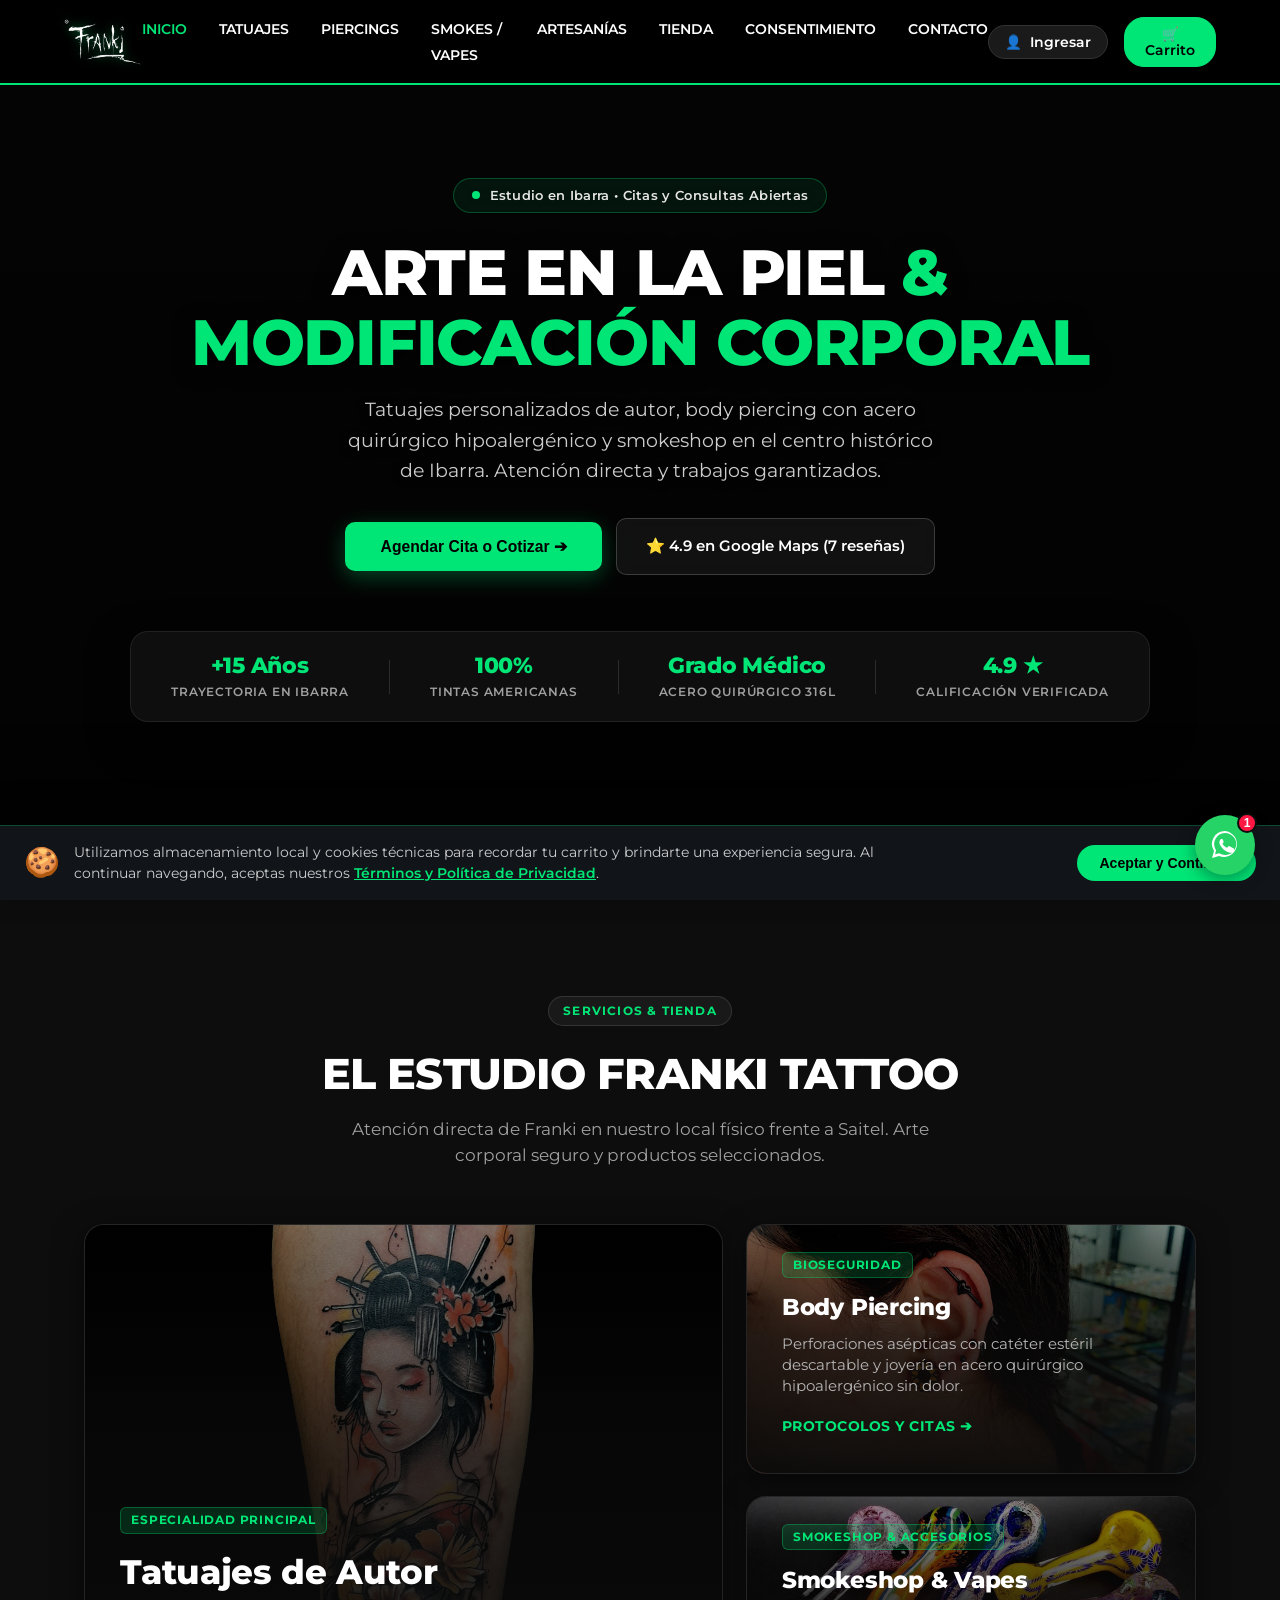
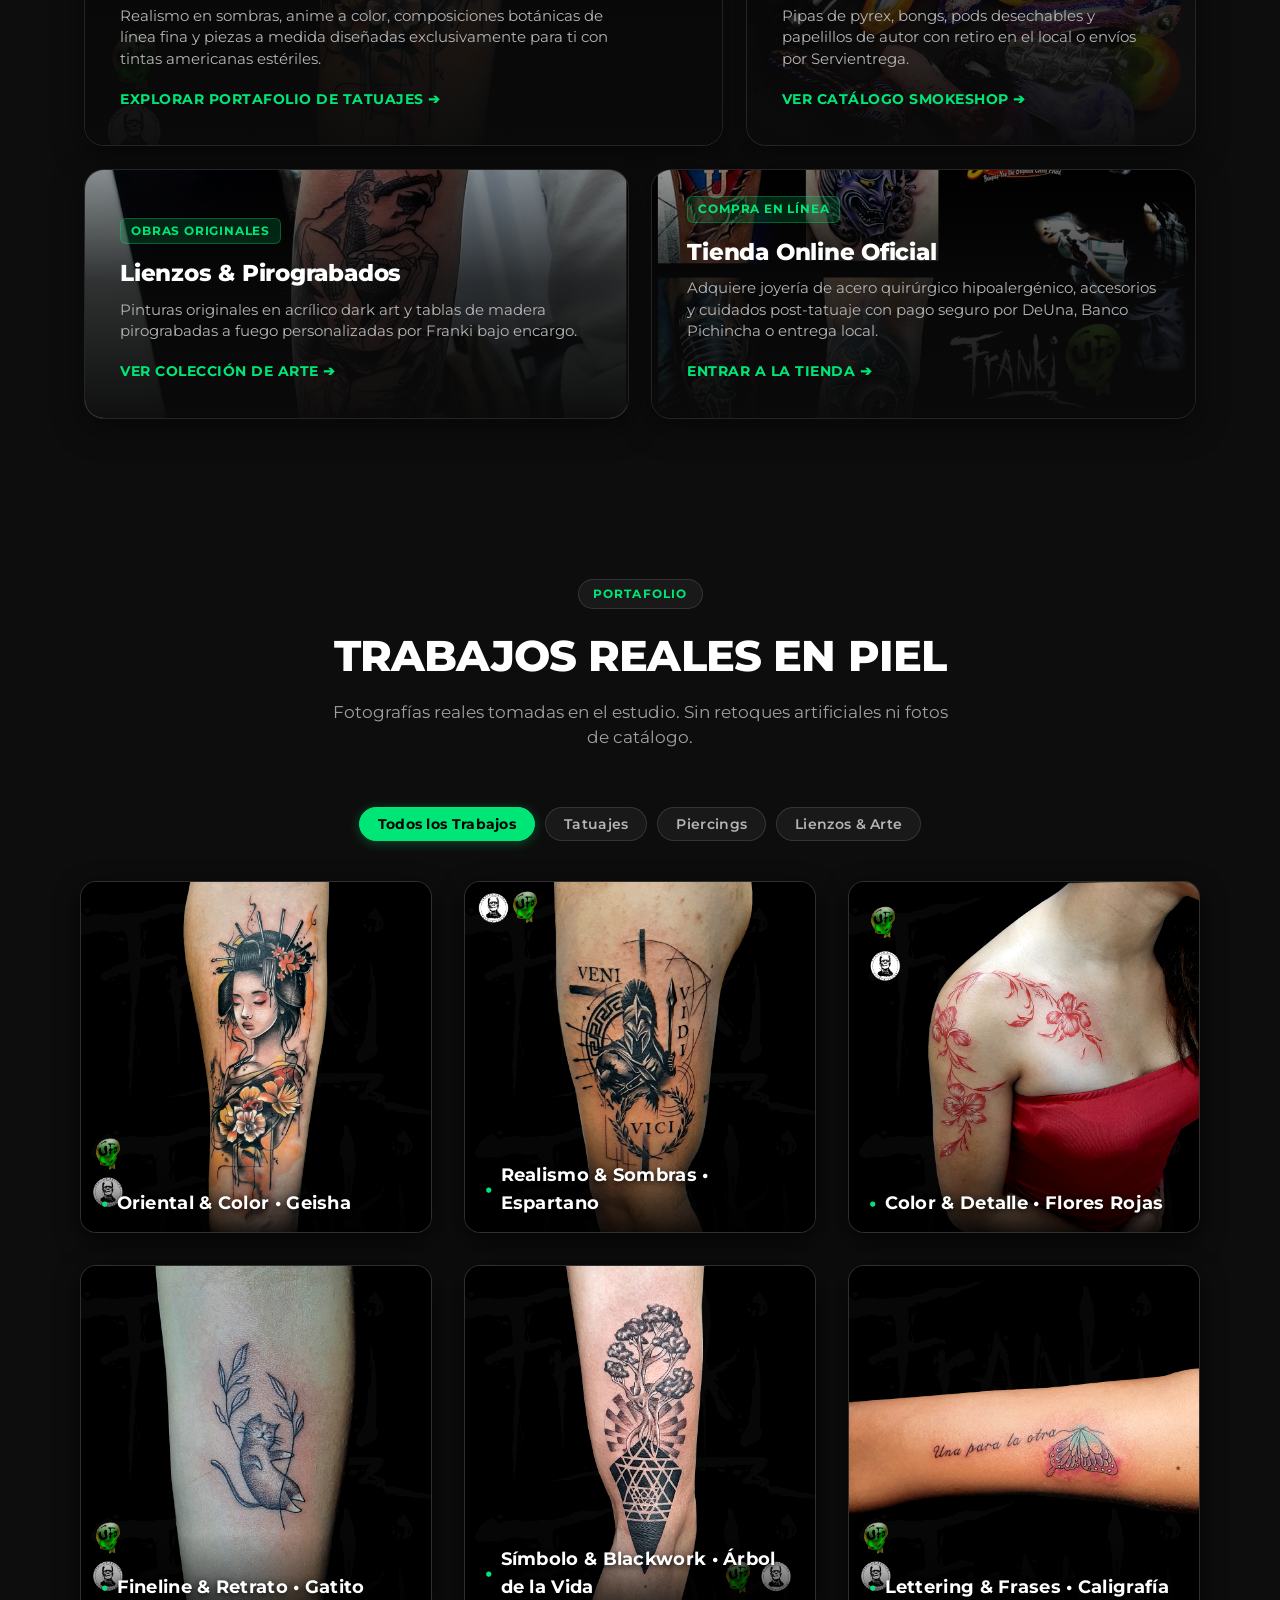
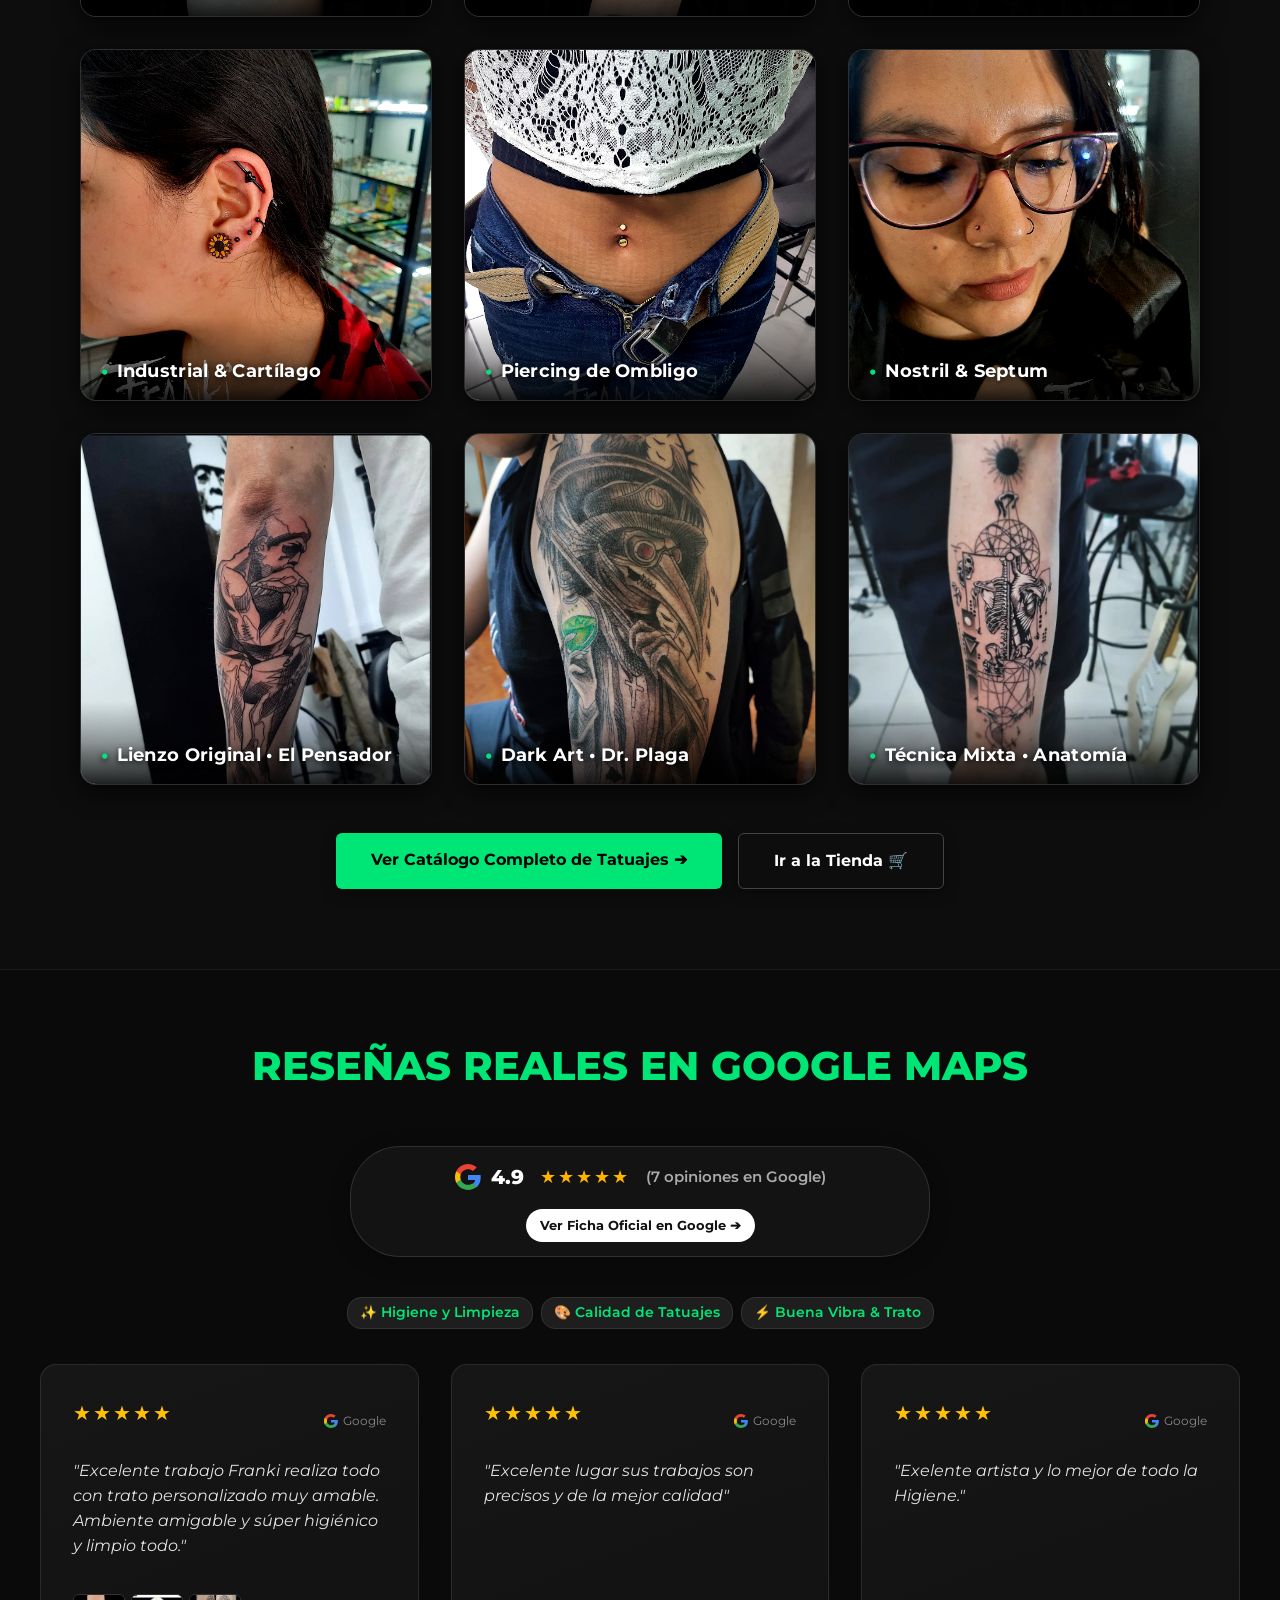
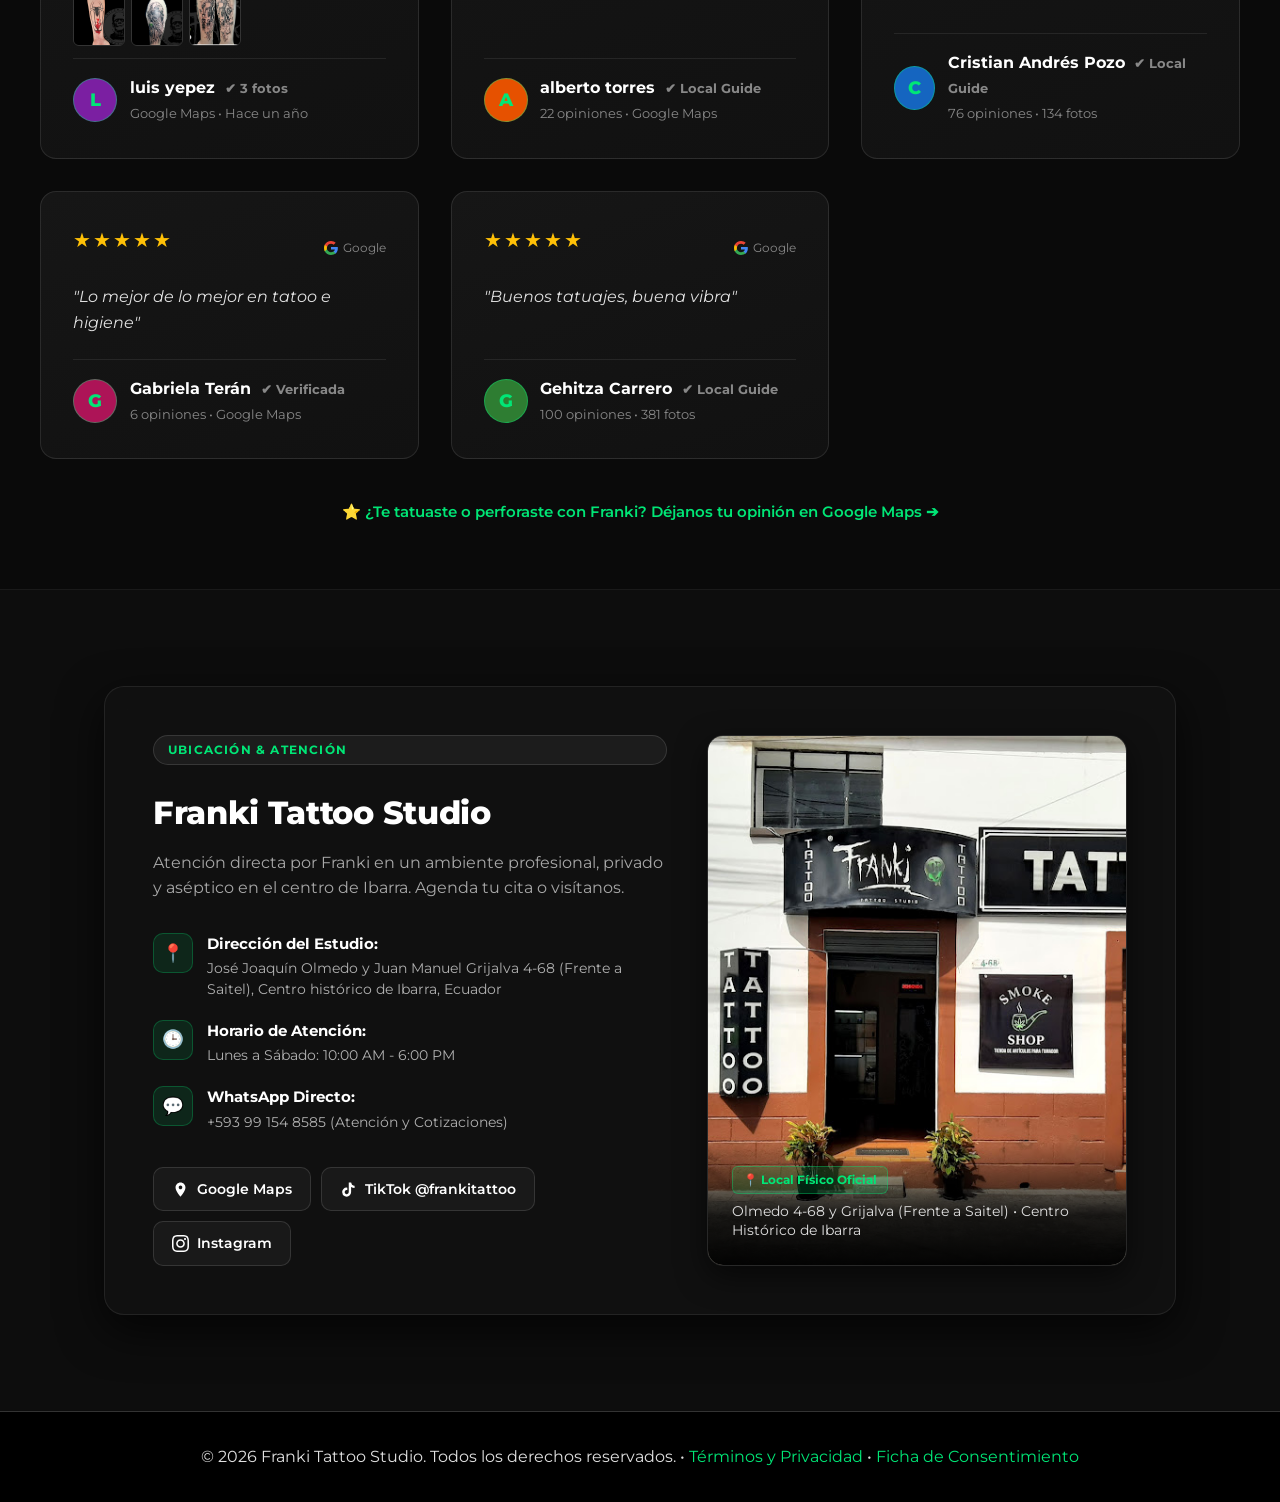
==== commit 7c979f1d: "fix(ui): remove tattoo badge leaving only franki signature and adjust mobile chatbot position above " ====
--- a/wwwroot/index.html
+++ b/wwwroot/index.html
@@ -94,9 +94,8 @@
 <body>
 
     <header>
-        <a href="index.html" class="logo">
-            <img src="images/franki-logo-transparent.png" alt="Franki Tattoo" class="logo-img" />
-            <span class="logo-badge">Tattoo</span>
+        <a href="index.html" class="logo" aria-label="Franki Tattoo Inicio">
+            <img src="images/franki-logo-transparent.png" alt="Franki" class="logo-img" />
         </a>
         
         <div class="header-actions-mobile">
--- a/wwwroot/css/public.css
+++ b/wwwroot/css/public.css
@@ -61,27 +61,20 @@
   opacity: 0.9;
 }
 .logo-img {
-  height: 48px;
+  height: 46px;
   width: auto;
-  max-width: 130px;
+  max-width: 150px;
   object-fit: contain;
   display: block;
-  filter: drop-shadow(0 0 6px rgba(0, 230, 118, 0.45));
-  transition: transform 0.3s ease, filter 0.3s ease;
+  filter: drop-shadow(0 0 5px rgba(0, 230, 118, 0.45));
+  transition: transform 0.25s ease, filter 0.25s ease;
 }
 .logo:hover .logo-img {
-  transform: scale(1.05);
-  filter: drop-shadow(0 0 12px rgba(0, 230, 118, 0.8));
+  transform: scale(1.06);
+  filter: drop-shadow(0 0 10px rgba(0, 230, 118, 0.8));
 }
 .logo-badge {
-  font-size: 0.82rem;
-  font-weight: 800;
-  color: #00e676;
-  letter-spacing: 2px;
-  text-transform: uppercase;
-  border-left: 2px solid #333;
-  padding-left: 0.5rem;
-  line-height: 1;
+  display: none;
 }
 
 nav ul {
@@ -3325,4 +3318,31 @@
   .cookie-banner {
     bottom: calc(64px + env(safe-area-inset-bottom, 0px)) !important;
   }
-}
+
+  /* Posicionamiento flotante del Chatbot en Móvil para despejar Ubicación y dock inferior */
+  #ft-chatbot-container {
+    bottom: calc(75px + env(safe-area-inset-bottom, 0px)) !important;
+    right: 15px !important;
+    z-index: 999;
+  }
+
+  .ft-chat-toggle-btn {
+    width: 52px;
+    height: 52px;
+    box-shadow: 0 4px 16px rgba(0, 0, 0, 0.55);
+  }
+
+  .ft-chat-toggle-btn svg {
+    width: 28px;
+    height: 28px;
+  }
+
+  .ft-chat-window {
+    bottom: 60px;
+    right: 0;
+    width: calc(100vw - 30px);
+    max-width: 360px;
+    max-height: calc(100vh - 150px);
+  }
+}
+
